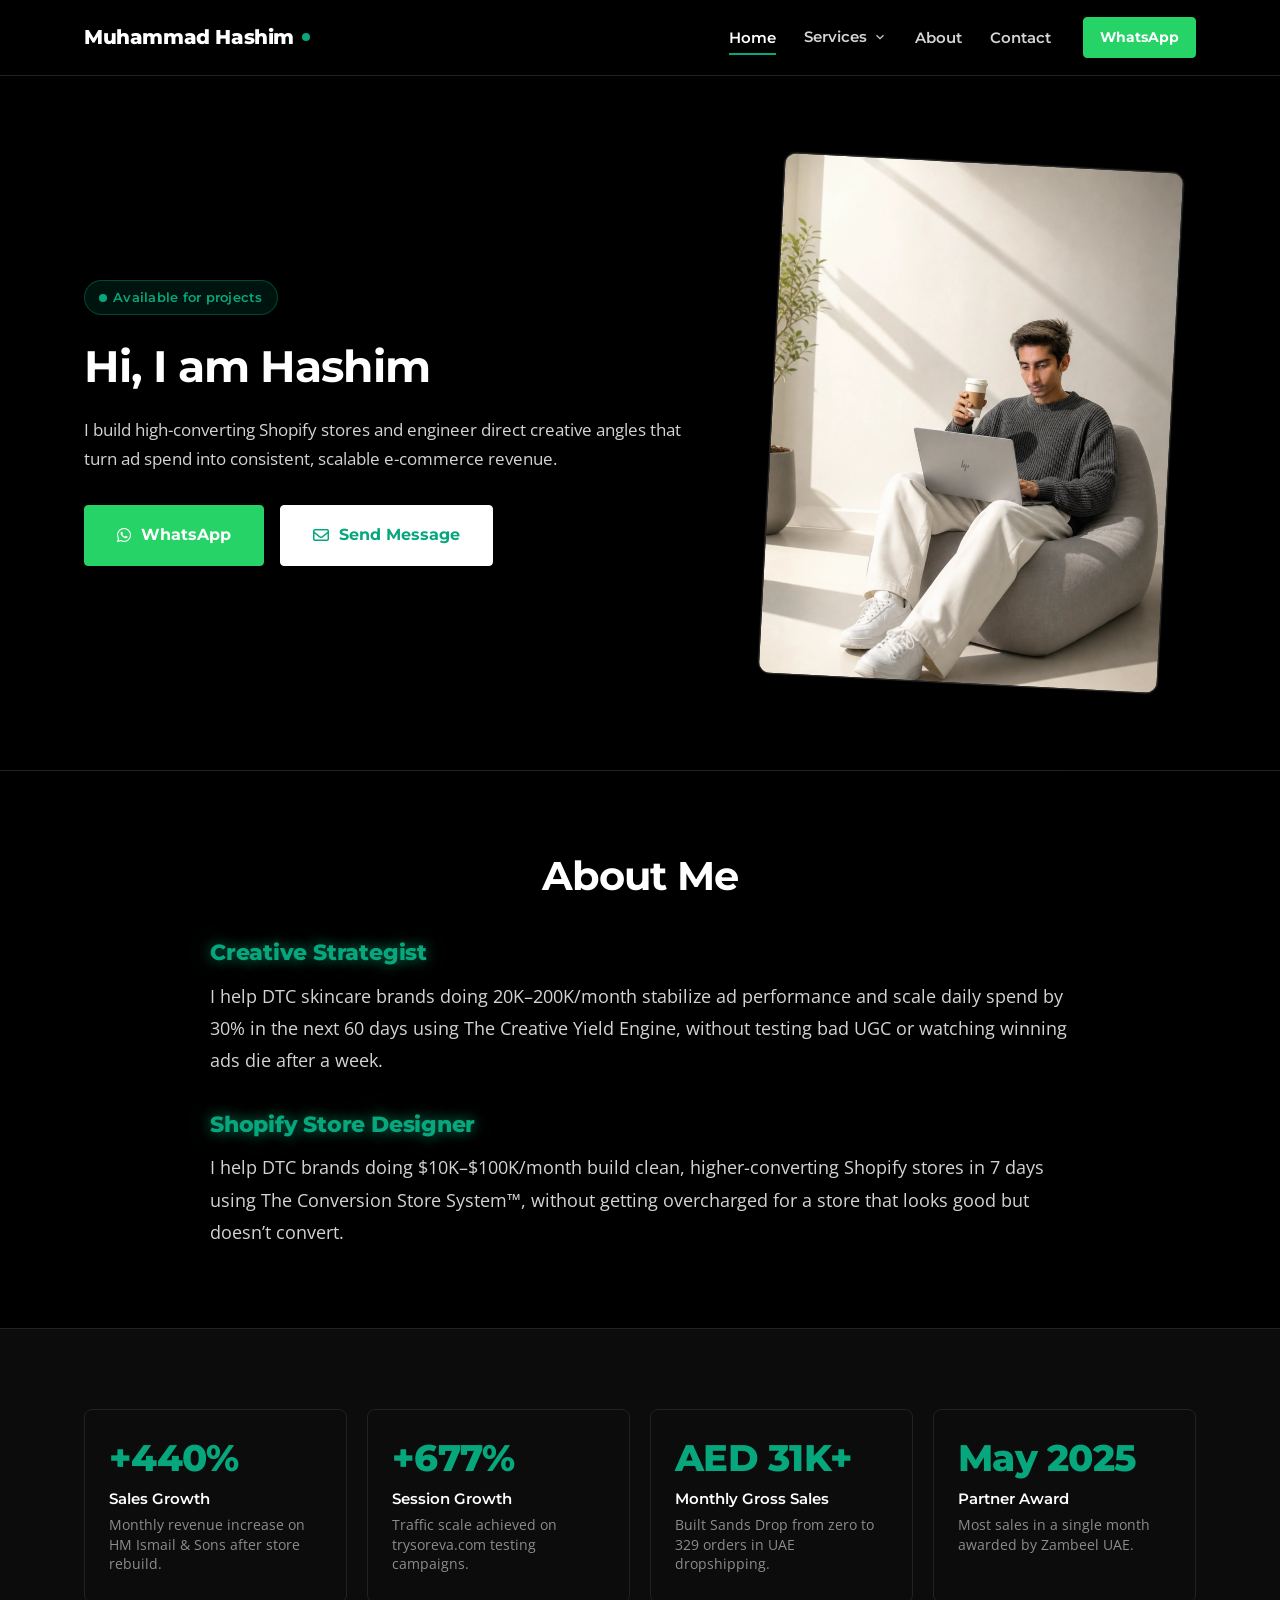
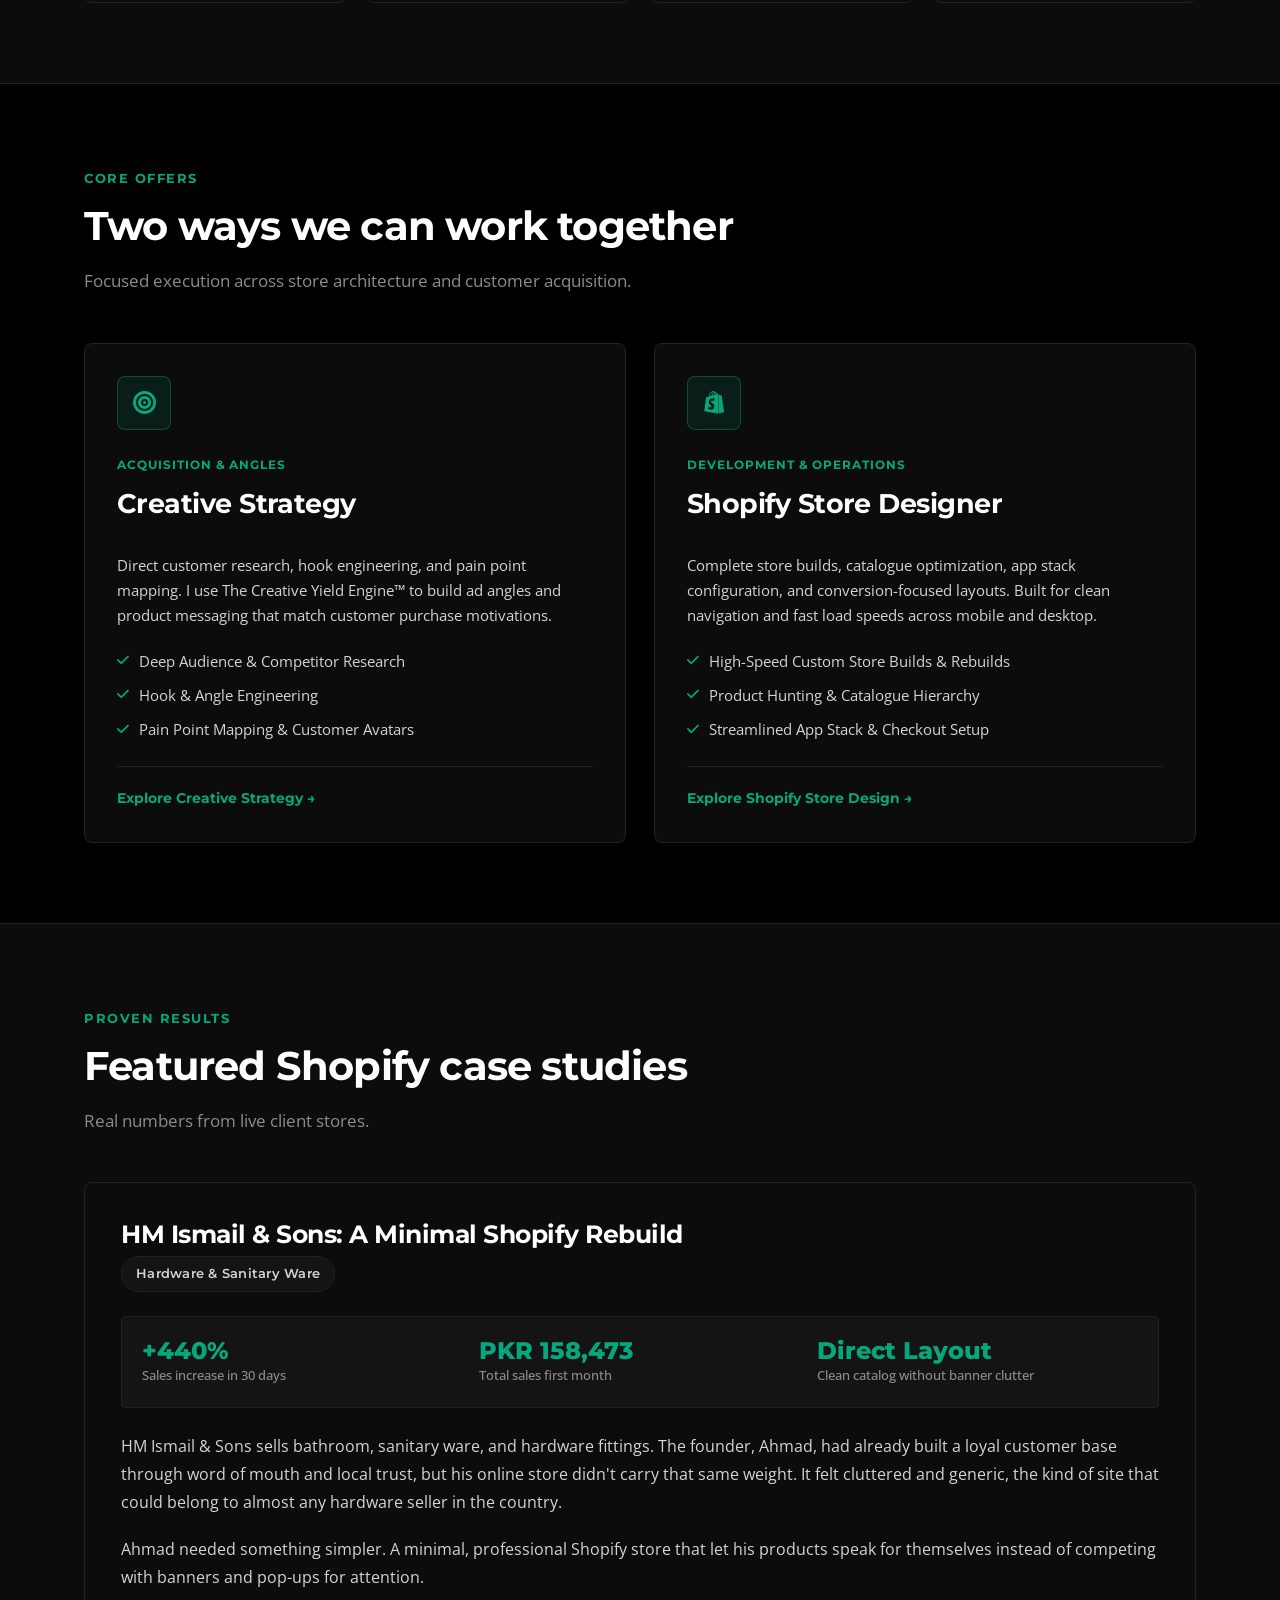
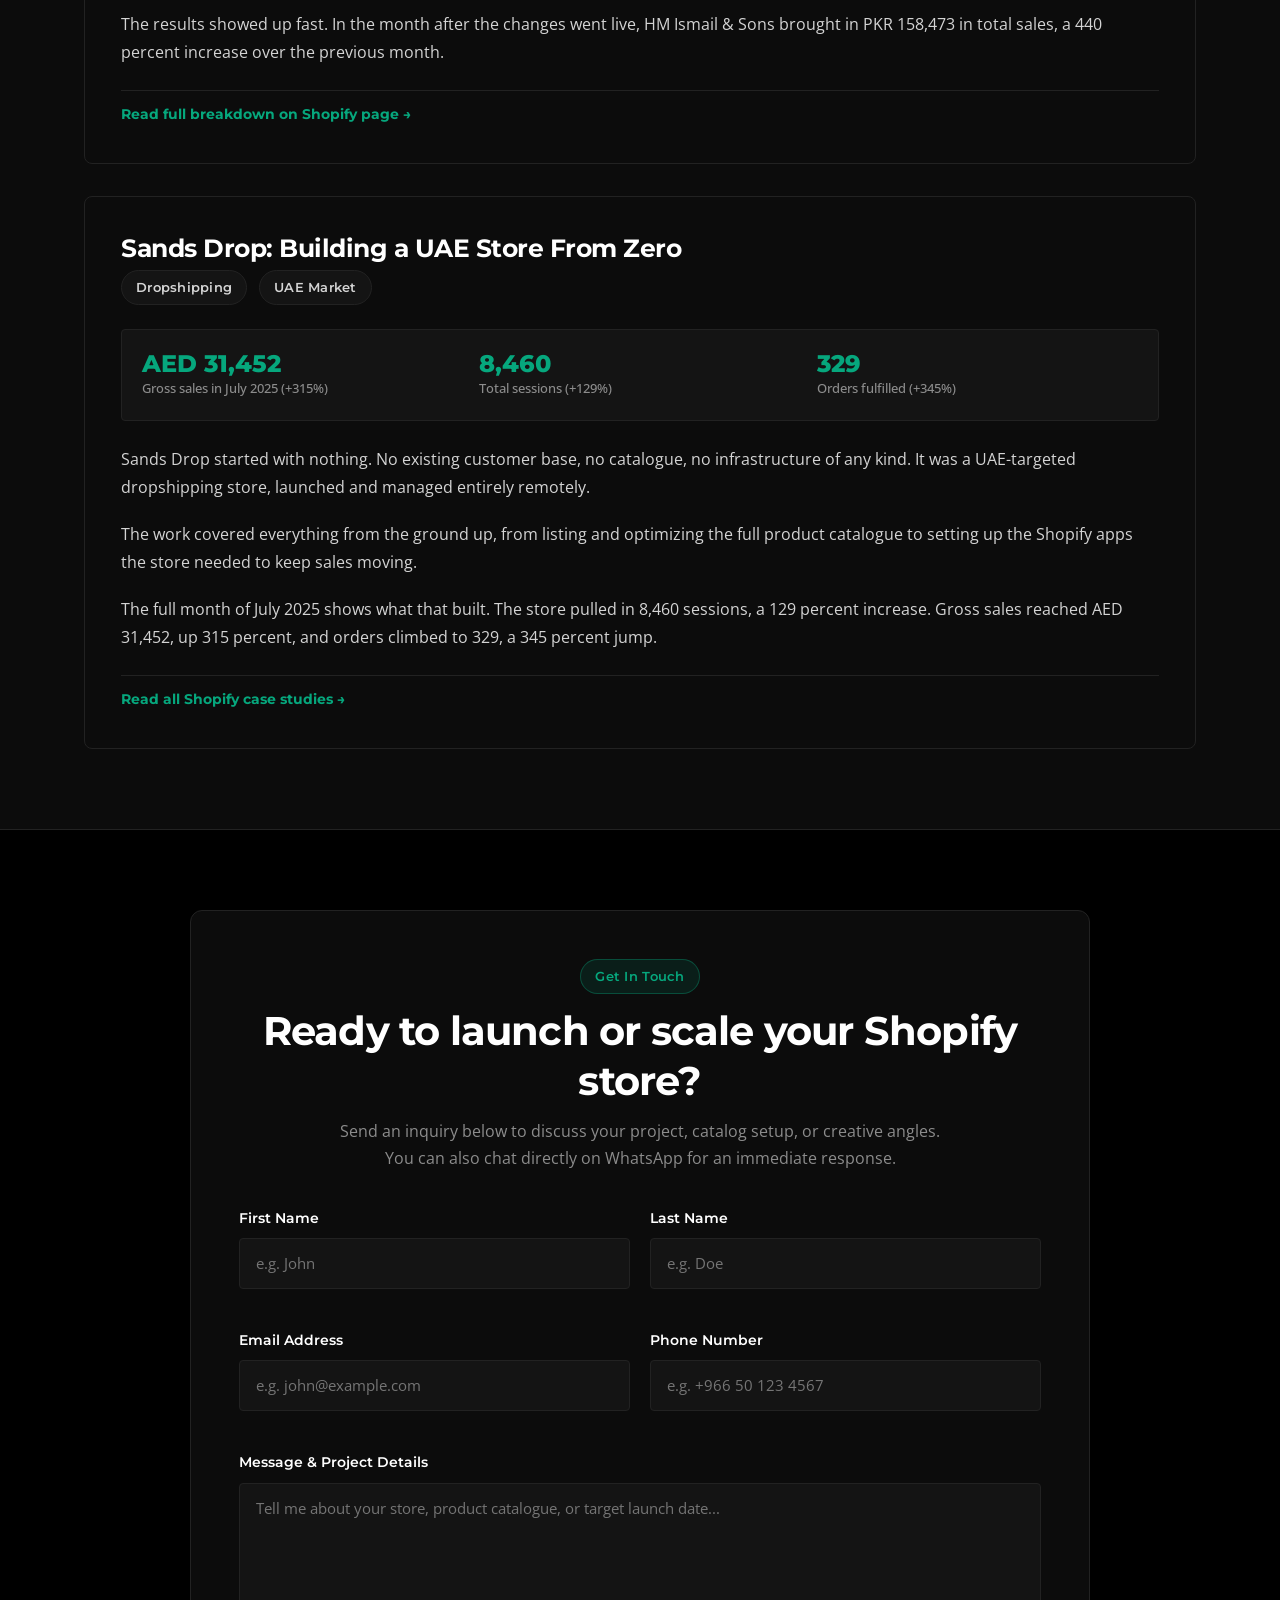
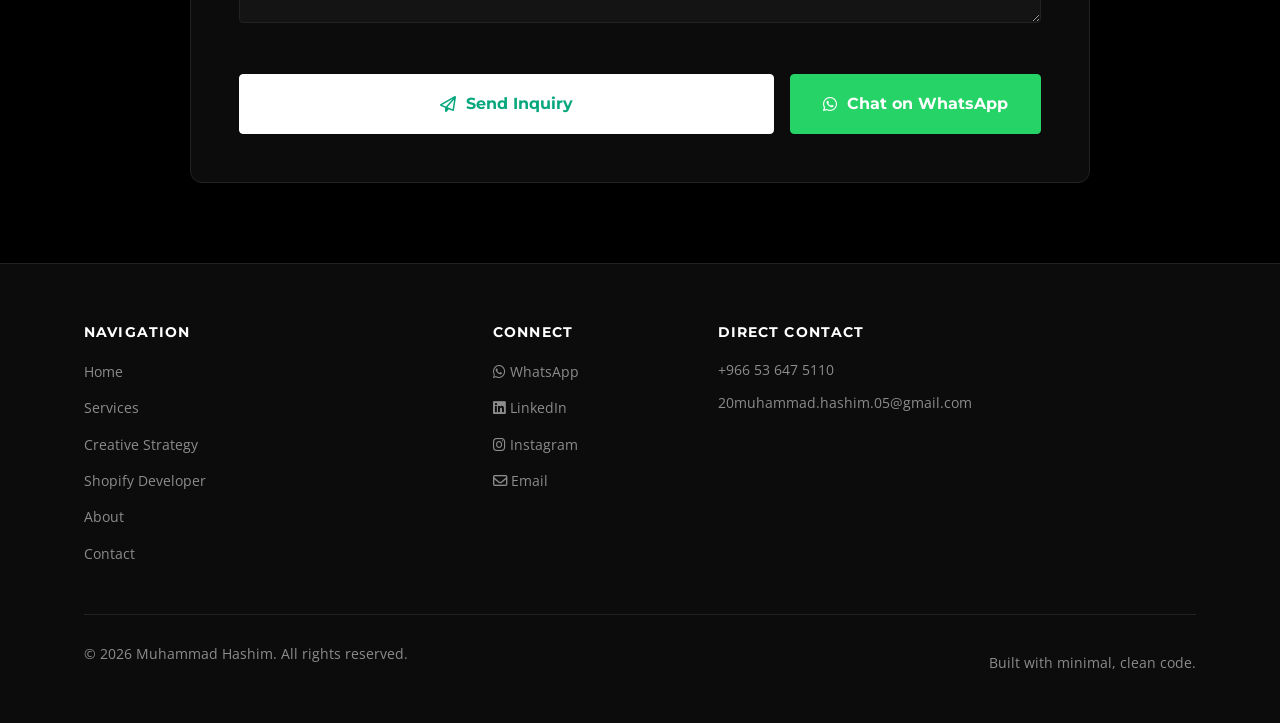
==== index.html @ c2af264f "initial commit" ====
<!DOCTYPE html>
<html lang="en">
<head>
  <meta charset="UTF-8">
  <meta name="viewport" content="width=device-width, initial-scale=1.0">
  <title>Muhammad Hashim | Shopify Expert & Creative Strategist</title>
  <link rel="stylesheet" href="https://cdnjs.cloudflare.com/ajax/libs/font-awesome/6.5.1/css/all.min.css">
  <link rel="stylesheet" href="css/style.css">
</head>
<body>

  <!-- Site Header -->
  <header class="site-header">
    <div class="container">
      <a href="index.html" class="brand-wordmark" aria-label="Muhammad Hashim Portfolio Home">
        Muhammad Hashim <span class="accent-dot"></span>
      </a>

      <nav class="main-nav" aria-label="Primary Navigation">
        <ul class="nav-list">
          <li><a href="index.html" class="nav-link">Home</a></li>
          <li class="nav-item-dropdown">
            <a href="services.html" class="nav-link dropdown-trigger">
              Services
              <svg width="14" height="14" viewBox="0 0 24 24" fill="none" stroke="currentColor" stroke-width="2"><path d="M6 9l6 6 6-6"/></svg>
            </a>
            <div class="dropdown-menu">
              <a href="creative-strategy.html" class="dropdown-link">Creative Strategy</a>
              <a href="shopify-developer.html" class="dropdown-link">Shopify Store Developer</a>
            </div>
          </li>
          <li><a href="about.html" class="nav-link">About</a></li>
          <li><a href="contact.html" class="nav-link">Contact</a></li>
        </ul>

        <div class="header-cta">
          <a href="https://wa.me/966536475110" target="_blank" rel="noopener noreferrer" class="btn btn-whatsapp btn-sm">
            WhatsApp
          </a>
        </div>
      </nav>

      <button class="mobile-toggle" aria-label="Toggle navigation menu" aria-expanded="false">
        <svg width="24" height="24" viewBox="0 0 24 24" fill="none" stroke="currentColor" stroke-width="2"><path d="M4 6h16M4 12h16M4 18h16"/></svg>
      </button>
    </div>
  </header>

  <main class="site-main">

    <!-- Hero Section -->
    <section class="hero">
      <div class="container">
        <div class="hero-2col">
          <div class="hero-content fade-in-up">
            <div class="hero-meta">
              <span class="badge badge-accent badge-live">Available for projects</span>
            </div>

            <h1 class="hero-title">
              Hi, I am Hashim
            </h1>

            <p class="hero-lead">
              I build high-converting Shopify stores and engineer direct creative angles that turn ad spend into consistent, scalable e-commerce revenue.
            </p>

            <div class="btn-group">
              <a href="https://wa.me/966536475110" target="_blank" rel="noopener noreferrer" class="btn btn-whatsapp btn-lg">
                <i class="fa-brands fa-whatsapp"></i> WhatsApp
              </a>
              <a href="#inquiry-form" class="btn btn-primary btn-lg">
                <i class="fa-regular fa-envelope"></i> Send Message
              </a>
            </div>
          </div>

          <div class="hero-image-wrap fade-in-up">
            <div class="hero-image-card">
              <img src="images/hashim.jpg" alt="Muhammad Hashim - Shopify Expert & Creative Strategist" class="hero-photo">
            </div>
          </div>
        </div>
      </div>
    </section>

    <!-- About Me Section -->
    <section class="section section-about-intro" id="about-intro">
      <div class="container">
        <div class="fade-in-up" style="max-width: 860px; margin: 0 auto; text-align: center;">
          <h2 class="section-title">About Me</h2>
          <div id="about-me-content" style="margin-top: 32px; text-align: left;">
            <div class="about-statement">
              <strong class="about-role-glow">Creative Strategist</strong>
              <p>
                I help DTC skincare brands doing 20K–200K/month stabilize ad performance and scale daily spend by 30% in the next 60 days using The Creative Yield Engine, without testing bad UGC or watching winning ads die after a week.
              </p>
            </div>

            <div class="about-statement">
              <strong class="about-role-glow">Shopify Store Designer</strong>
              <p>
                I help DTC brands doing $10K–$100K/month build clean, higher-converting Shopify stores in 7 days using The Conversion Store System™, without getting overcharged for a store that looks good but doesn’t convert.
              </p>
            </div>
          </div>
        </div>
      </div>
    </section>

    <!-- Stats Bar -->
    <section class="section section-alt">
      <div class="container">
        <div class="stats-grid">
          <div class="stat-card">
            <div class="stat-number">+440%</div>
            <div class="stat-label">Sales Growth</div>
            <p class="stat-desc">Monthly revenue increase on HM Ismail &amp; Sons after store rebuild.</p>
          </div>

          <div class="stat-card">
            <div class="stat-number">+677%</div>
            <div class="stat-label">Session Growth</div>
            <p class="stat-desc">Traffic scale achieved on trysoreva.com testing campaigns.</p>
          </div>

          <div class="stat-card">
            <div class="stat-number">AED 31K+</div>
            <div class="stat-label">Monthly Gross Sales</div>
            <p class="stat-desc">Built Sands Drop from zero to 329 orders in UAE dropshipping.</p>
          </div>

          <div class="stat-card">
            <div class="stat-number">May 2025</div>
            <div class="stat-label">Partner Award</div>
            <p class="stat-desc">Most sales in a single month awarded by Zambeel UAE.</p>
          </div>
        </div>
      </div>
    </section>

    <!-- Services Teaser -->
    <section class="section">
      <div class="container">
        <div class="section-header">
          <span class="section-eyebrow">Core Offers</span>
          <h2 class="section-title">Two ways we can work together</h2>
          <p class="section-subtitle">Focused execution across store architecture and customer acquisition.</p>
        </div>

        <div class="grid-2">
          <!-- Teaser 1: Creative Strategy -->
          <div class="card fade-in-up">
            <div class="service-icon-box">
              <i class="fa-solid fa-bullseye"></i>
            </div>
            <div class="card-header">
              <span class="card-tag">Acquisition &amp; Angles</span>
              <h3 class="card-title">Creative Strategy</h3>
            </div>
            <div class="card-body">
              <p>
                Direct customer research, hook engineering, and pain point mapping. I use The Creative Yield Engine&trade; to build ad angles and product messaging that match customer purchase motivations.
              </p>
              <div class="service-feature-list">
                <div class="service-feature-item">
                  <i class="fa-solid fa-check"></i> Deep Audience &amp; Competitor Research
                </div>
                <div class="service-feature-item">
                  <i class="fa-solid fa-check"></i> Hook &amp; Angle Engineering
                </div>
                <div class="service-feature-item">
                  <i class="fa-solid fa-check"></i> Pain Point Mapping &amp; Customer Avatars
                </div>
              </div>
            </div>
            <div class="card-footer" style="margin-top: 24px;">
              <a href="creative-strategy.html" class="card-link">
                Explore Creative Strategy &rarr;
              </a>
            </div>
          </div>

          <!-- Teaser 2: Shopify Store Designer -->
          <div class="card fade-in-up">
            <div class="service-icon-box">
              <i class="fa-brands fa-shopify"></i>
            </div>
            <div class="card-header">
              <span class="card-tag">Development &amp; Operations</span>
              <h3 class="card-title">Shopify Store Designer</h3>
            </div>
            <div class="card-body">
              <p>
                Complete store builds, catalogue optimization, app stack configuration, and conversion-focused layouts. Built for clean navigation and fast load speeds across mobile and desktop.
              </p>
              <div class="service-feature-list">
                <div class="service-feature-item">
                  <i class="fa-solid fa-check"></i> High-Speed Custom Store Builds &amp; Rebuilds
                </div>
                <div class="service-feature-item">
                  <i class="fa-solid fa-check"></i> Product Hunting &amp; Catalogue Hierarchy
                </div>
                <div class="service-feature-item">
                  <i class="fa-solid fa-check"></i> Streamlined App Stack &amp; Checkout Setup
                </div>
              </div>
            </div>
            <div class="card-footer" style="margin-top: 24px;">
              <a href="shopify-developer.html" class="card-link">
                Explore Shopify Store Design &rarr;
              </a>
            </div>
          </div>
        </div>
      </div>
    </section>

    <!-- Selected Case Studies Highlights -->
    <section class="section section-alt">
      <div class="container">
        <div class="section-header">
          <span class="section-eyebrow">Proven Results</span>
          <h2 class="section-title">Featured Shopify case studies</h2>
          <p class="section-subtitle">Real numbers from live client stores.</p>
        </div>

        <!-- Highlight 1: HM Ismail & Sons -->
        <article class="case-study-card">
          <div class="case-study-top">
            <div>
              <h3 class="case-study-title">HM Ismail &amp; Sons: A Minimal Shopify Rebuild</h3>
              <div class="case-study-meta">
                <span class="badge">Hardware &amp; Sanitary Ware</span>
              </div>
            </div>
          </div>

          <div class="case-study-metrics">
            <div class="metric-item">
              <div class="metric-value">+440%</div>
              <div class="metric-desc">Sales increase in 30 days</div>
            </div>
            <div class="metric-item">
              <div class="metric-value">PKR 158,473</div>
              <div class="metric-desc">Total sales first month</div>
            </div>
            <div class="metric-item">
              <div class="metric-value">Direct Layout</div>
              <div class="metric-desc">Clean catalog without banner clutter</div>
            </div>
          </div>

          <div class="case-study-content">
            <p>
              HM Ismail &amp; Sons sells bathroom, sanitary ware, and hardware fittings. The founder, Ahmad, had already built a loyal customer base through word of mouth and local trust, but his online store didn't carry that same weight. It felt cluttered and generic, the kind of site that could belong to almost any hardware seller in the country.
            </p>
            <p>
              Ahmad needed something simpler. A minimal, professional Shopify store that let his products speak for themselves instead of competing with banners and pop-ups for attention.
            </p>
            <p>
              The results showed up fast. In the month after the changes went live, HM Ismail &amp; Sons brought in PKR 158,473 in total sales, a 440 percent increase over the previous month.
            </p>
          </div>

          <div class="case-study-actions">
            <a href="shopify-developer.html#hm-ismail" class="card-link">
              Read full breakdown on Shopify page &rarr;
            </a>
          </div>
        </article>

        <!-- Highlight 2: Sands Drop -->
        <article class="case-study-card">
          <div class="case-study-top">
            <div>
              <h3 class="case-study-title">Sands Drop: Building a UAE Store From Zero</h3>
              <div class="case-study-meta">
                <span class="badge">Dropshipping</span>
                <span class="badge">UAE Market</span>
              </div>
            </div>
          </div>

          <div class="case-study-metrics">
            <div class="metric-item">
              <div class="metric-value">AED 31,452</div>
              <div class="metric-desc">Gross sales in July 2025 (+315%)</div>
            </div>
            <div class="metric-item">
              <div class="metric-value">8,460</div>
              <div class="metric-desc">Total sessions (+129%)</div>
            </div>
            <div class="metric-item">
              <div class="metric-value">329</div>
              <div class="metric-desc">Orders fulfilled (+345%)</div>
            </div>
          </div>

          <div class="case-study-content">
            <p>
              Sands Drop started with nothing. No existing customer base, no catalogue, no infrastructure of any kind. It was a UAE-targeted dropshipping store, launched and managed entirely remotely.
            </p>
            <p>
              The work covered everything from the ground up, from listing and optimizing the full product catalogue to setting up the Shopify apps the store needed to keep sales moving.
            </p>
            <p>
              The full month of July 2025 shows what that built. The store pulled in 8,460 sessions, a 129 percent increase. Gross sales reached AED 31,452, up 315 percent, and orders climbed to 329, a 345 percent jump.
            </p>
          </div>

          <div class="case-study-actions">
            <a href="shopify-developer.html#sands-drop" class="card-link">
              Read all Shopify case studies &rarr;
            </a>
          </div>
        </article>
      </div>
    </section>

    <!-- Direct CTA Email Form Section -->
    <section class="section" id="inquiry-form">
      <div class="container">
        <div class="cta-form-container fade-in-up">
          <div class="cta-form-header">
            <span class="badge badge-accent" style="margin-bottom: 12px;">Get In Touch</span>
            <h2>Ready to launch or scale your Shopify store?</h2>
            <p>
              Send an inquiry below to discuss your project, catalog setup, or creative angles. You can also chat directly on WhatsApp for an immediate response.
            </p>
          </div>

          <div id="form-feedback" class="form-feedback" role="alert" style="display: none; margin-bottom: 24px;"></div>

          <form id="contact-form" action="https://formspree.io/f/your-formspree-id" method="POST">
            <div class="cta-form-grid">
              <div class="form-group">
                <label for="first-name" class="form-label">First Name</label>
                <input type="text" id="first-name" name="first_name" class="form-input" required placeholder="e.g. John">
              </div>

              <div class="form-group">
                <label for="last-name" class="form-label">Last Name</label>
                <input type="text" id="last-name" name="last_name" class="form-input" required placeholder="e.g. Doe">
              </div>

              <div class="form-group">
                <label for="email" class="form-label">Email Address</label>
                <input type="email" id="email" name="email" class="form-input" required placeholder="e.g. john@example.com">
              </div>

              <div class="form-group">
                <label for="phone" class="form-label">Phone Number</label>
                <input type="tel" id="phone" name="phone" class="form-input" placeholder="e.g. +966 50 123 4567">
              </div>

              <div class="form-group form-group-full">
                <label for="message" class="form-label">Message &amp; Project Details</label>
                <textarea id="message" name="message" class="form-textarea" rows="4" required placeholder="Tell me about your store, product catalogue, or target launch date..."></textarea>
              </div>
            </div>

            <div class="cta-form-actions" style="margin-top: 24px;">
              <button type="submit" class="btn btn-primary btn-lg" style="flex: 1;">
                <i class="fa-regular fa-paper-plane"></i> Send Inquiry
              </button>
              <a href="https://wa.me/966536475110" target="_blank" rel="noopener noreferrer" class="btn btn-whatsapp btn-lg">
                <i class="fa-brands fa-whatsapp"></i> Chat on WhatsApp
              </a>
            </div>
          </form>
        </div>
      </div>
    </section>

  </main>

  <!-- Site Footer -->
  <footer class="site-footer">
    <div class="container">
      <div class="footer-grid">
        <div>
          <h4 class="footer-col-title">Navigation</h4>
          <ul class="footer-links">
            <li><a href="index.html" class="footer-link">Home</a></li>
            <li><a href="services.html" class="footer-link">Services</a></li>
            <li><a href="creative-strategy.html" class="footer-link">Creative Strategy</a></li>
            <li><a href="shopify-developer.html" class="footer-link">Shopify Developer</a></li>
            <li><a href="about.html" class="footer-link">About</a></li>
            <li><a href="contact.html" class="footer-link">Contact</a></li>
          </ul>
        </div>

        <div>
          <h4 class="footer-col-title">Connect</h4>
          <ul class="footer-links">
            <li><a href="https://wa.me/966536475110" target="_blank" rel="noopener noreferrer" class="footer-link"><i class="fa-brands fa-whatsapp"></i> WhatsApp</a></li>
            <li><a href="https://www.linkedin.com/in/muhammad-hashim-39a7083a1/" target="_blank" rel="noopener noreferrer" class="footer-link"><i class="fa-brands fa-linkedin"></i> LinkedIn</a></li>
            <li><a href="https://www.instagram.com/muhammad.hashim05/" target="_blank" rel="noopener noreferrer" class="footer-link"><i class="fa-brands fa-instagram"></i> Instagram</a></li>
            <li><a href="mailto:20muhammad.hashim.05@gmail.com" class="footer-link"><i class="fa-regular fa-envelope"></i> Email</a></li>
          </ul>
        </div>

        <div>
          <h4 class="footer-col-title">Direct Contact</h4>
          <ul class="footer-links">
            <li class="footer-link">+966 53 647 5110</li>
            <li class="footer-link">20muhammad.hashim.05@gmail.com</li>
          </ul>
        </div>
      </div>

      <div class="footer-bottom">
        <p>&copy; <span id="current-year">2026</span> Muhammad Hashim. All rights reserved.</p>
        <p>Built with minimal, clean code.</p>
      </div>
    </div>
  </footer>

  <script src="js/main.js"></script>
</body>
</html>
---- css/style.css ----
/* --------------------------------------------------------------------------
   Muhammad Hashim | Portfolio Stylesheet
   Fonts: Montserrat (Headings) & Open Sans (Body)
   Palette: Black (#000000), White (#FFFFFF), Accent (#06A77D)
   Rules: Clean, minimal, responsive, fast-loading, zero clutter.
-------------------------------------------------------------------------- */

@import url('https://fonts.googleapis.com/css2?family=Montserrat:wght@500;600;700;800&family=Open+Sans:wght@400;500;600;700&display=swap');

:root {
  --font-heading: 'Montserrat', -apple-system, BlinkMacSystemFont, 'Segoe UI', Roboto, sans-serif;
  --font-body: 'Open Sans', -apple-system, BlinkMacSystemFont, 'Segoe UI', Roboto, sans-serif;

  --color-bg: #000000;
  --color-surface: #0c0c0c;
  --color-surface-elevated: #141414;
  --color-surface-hover: #1a1a1a;
  --color-border: #222222;
  --color-border-light: #2d2d2d;

  --color-text: #ffffff;
  --color-text-secondary: #d4d4d4;
  --color-text-muted: #8c8c8c;

  --color-accent: #06A77D;
  --color-accent-hover: #058f6b;
  --color-accent-subtle: rgba(6, 167, 125, 0.12);
  --color-accent-border: rgba(6, 167, 125, 0.35);

  --radius-sm: 4px;
  --radius-md: 8px;
  --radius-lg: 12px;
  --radius-full: 9999px;

  --container-max: 1160px;
  --container-pad: 24px;
  --header-height: 76px;

  --transition-fast: 0.2s ease;
  --transition-normal: 0.3s ease;
}

/* --------------------------------------------------------------------------
   Reset & Base Styles
-------------------------------------------------------------------------- */
*, *::before, *::after {
  box-sizing: border-box;
  margin: 0;
  padding: 0;
}

html {
  scroll-behavior: smooth;
  color-scheme: dark;
}

body {
  background-color: var(--color-bg);
  color: var(--color-text-secondary);
  font-family: var(--font-body);
  font-size: 16px;
  line-height: 1.65;
  -webkit-font-smoothing: antialiased;
  -moz-osx-font-smoothing: grayscale;
  min-height: 100vh;
  display: flex;
  flex-direction: column;
}

h1, h2, h3, h4, h5, h6 {
  font-family: var(--font-heading);
  color: var(--color-text);
  font-weight: 700;
  line-height: 1.25;
  letter-spacing: -0.02em;
}

h1 { font-size: clamp(2.2rem, 5vw, 3.4rem); }
h2 { font-size: clamp(1.8rem, 3.8vw, 2.5rem); }
h3 { font-size: clamp(1.3rem, 2.4vw, 1.7rem); }
h4 { font-size: 1.15rem; }

p {
  margin-bottom: 1.1rem;
}

p:last-child {
  margin-bottom: 0;
}

a {
  color: inherit;
  text-decoration: none;
  transition: color var(--transition-fast);
}

a:hover {
  color: var(--color-accent);
}

img {
  max-width: 100%;
  display: block;
}

ul, ol {
  list-style: none;
}

button, input, textarea, select {
  font: inherit;
}

/* --------------------------------------------------------------------------
   Layout
-------------------------------------------------------------------------- */
.container {
  width: 100%;
  max-width: var(--container-max);
  margin-left: auto;
  margin-right: auto;
  padding-left: var(--container-pad);
  padding-right: var(--container-pad);
}

.site-main {
  flex: 1 0 auto;
}

.section {
  padding-top: 80px;
  padding-bottom: 80px;
}

.section-alt {
  background-color: var(--color-surface);
  border-top: 1px solid var(--color-border);
  border-bottom: 1px solid var(--color-border);
}

.section-header {
  margin-bottom: 48px;
}

.section-eyebrow {
  display: inline-block;
  font-family: var(--font-heading);
  font-size: 0.8rem;
  font-weight: 700;
  text-transform: uppercase;
  letter-spacing: 0.12em;
  color: var(--color-accent);
  margin-bottom: 12px;
}

.section-title {
  margin-bottom: 16px;
}

.section-subtitle {
  color: var(--color-text-muted);
  font-size: 1.08rem;
  max-width: 680px;
  line-height: 1.6;
}

/* --------------------------------------------------------------------------
   Header & Navigation
-------------------------------------------------------------------------- */
.site-header {
  position: sticky;
  top: 0;
  z-index: 1000;
  background-color: rgba(0, 0, 0, 0.92);
  backdrop-filter: blur(12px);
  border-bottom: 1px solid var(--color-border);
  height: var(--header-height);
  display: flex;
  align-items: center;
}

.site-header .container {
  display: flex;
  align-items: center;
  justify-content: space-between;
}

.brand-wordmark {
  font-family: var(--font-heading);
  font-weight: 800;
  font-size: 1.25rem;
  letter-spacing: -0.02em;
  color: var(--color-text);
  display: flex;
  align-items: center;
  gap: 8px;
}

.brand-wordmark .accent-dot {
  width: 8px;
  height: 8px;
  background-color: var(--color-accent);
  border-radius: var(--radius-full);
  display: inline-block;
}

.main-nav {
  display: flex;
  align-items: center;
  gap: 32px;
}

.nav-list {
  display: flex;
  align-items: center;
  gap: 28px;
}

.nav-link {
  font-family: var(--font-heading);
  font-size: 0.92rem;
  font-weight: 600;
  color: var(--color-text-secondary);
  padding: 8px 0;
  position: relative;
  transition: color var(--transition-fast);
}

.nav-link:hover,
.nav-link.active {
  color: var(--color-text);
}

.nav-link.active::after {
  content: '';
  position: absolute;
  bottom: 0;
  left: 0;
  width: 100%;
  height: 2px;
  background-color: var(--color-accent);
}

/* Dropdown */
.nav-item-dropdown {
  position: relative;
}

.dropdown-trigger {
  display: flex;
  align-items: center;
  gap: 6px;
  background: none;
  border: none;
  cursor: pointer;
  padding: 8px 0;
}

.dropdown-trigger svg {
  transition: transform var(--transition-fast);
}

.dropdown-menu {
  position: absolute;
  top: 100%;
  left: 0;
  background-color: var(--color-surface-elevated);
  border: 1px solid var(--color-border);
  border-radius: var(--radius-md);
  min-width: 240px;
  padding: 8px;
  margin-top: 12px;
  box-shadow: 0 16px 32px rgba(0, 0, 0, 0.6);
  opacity: 0;
  visibility: hidden;
  transform: translateY(8px);
  transition: all var(--transition-fast);
  z-index: 100;
}

.nav-item-dropdown:hover .dropdown-menu,
.nav-item-dropdown:focus-within .dropdown-menu {
  opacity: 1;
  visibility: visible;
  transform: translateY(0);
}

.dropdown-link {
  display: block;
  padding: 10px 14px;
  border-radius: var(--radius-sm);
  font-size: 0.9rem;
  font-weight: 500;
  color: var(--color-text-secondary);
  transition: background-color var(--transition-fast), color var(--transition-fast);
}

.dropdown-link:hover {
  background-color: var(--color-surface-hover);
  color: var(--color-text);
}

.dropdown-link.active {
  color: var(--color-accent);
}

.header-cta {
  display: flex;
  align-items: center;
  gap: 12px;
}

/* Mobile Toggle */
.mobile-toggle {
  display: none;
  background: none;
  border: none;
  color: var(--color-text);
  padding: 8px;
  cursor: pointer;
  border-radius: var(--radius-sm);
}

.mobile-toggle:focus-visible {
  outline: 2px solid var(--color-accent);
}

/* --------------------------------------------------------------------------
   Buttons & CTAs
-------------------------------------------------------------------------- */
.btn {
  display: inline-flex;
  align-items: center;
  justify-content: center;
  gap: 10px;
  font-family: var(--font-heading);
  font-size: 0.92rem;
  font-weight: 700;
  padding: 13px 24px;
  border-radius: var(--radius-sm);
  transition: transform 0.25s cubic-bezier(0.34, 1.56, 0.64, 1), background-color var(--transition-fast), color var(--transition-fast), border-color var(--transition-fast), box-shadow var(--transition-fast);
  cursor: pointer;
  text-align: center;
  border: 1px solid transparent;
  white-space: nowrap;
}

.btn:hover {
  transform: translateY(-5px);
}

.btn-primary {
  background-color: #ffffff;
  color: var(--color-accent);
  border-color: #ffffff;
}

.btn-primary:hover {
  background-color: #06a77d;
  color: #ffffff;
  border-color: #06a77d;
  transform: translateY(-5px);
  box-shadow: 0 10px 24px rgba(6, 167, 125, 0.35);
}

.btn-primary:active {
  background-color: var(--color-accent-hover);
  color: #ffffff;
  border-color: var(--color-accent-hover);
  transform: translateY(-1px);
}

.btn-secondary {
  background-color: #ffffff;
  color: var(--color-accent);
  border-color: #ffffff;
}

.btn-secondary:hover {
  background-color: #06a77d;
  color: #ffffff;
  border-color: #06a77d;
  transform: translateY(-5px);
  box-shadow: 0 10px 24px rgba(6, 167, 125, 0.35);
}

.btn-secondary:active {
  background-color: #000000;
  color: #ffffff;
  border-color: var(--color-accent);
  transform: translateY(-1px);
}

.btn-whatsapp {
  background-color: #25D366;
  color: #ffffff;
  border-color: #25D366;
}

.btn-whatsapp:hover {
  background-color: #ffffff;
  color: #20bd5a;
  border-color: #ffffff;
  transform: translateY(-5px);
  box-shadow: 0 10px 24px rgba(32, 189, 90, 0.35);
}

.btn-whatsapp:active {
  background-color: #20bd5a;
  color: #ffffff;
  border-color: #20bd5a;
  transform: translateY(-1px);
}

.btn-sm {
  padding: 8px 16px;
  font-size: 0.85rem;
}

.btn-lg {
  padding: 16px 32px;
  font-size: 1rem;
}

.btn-group {
  display: flex;
  flex-wrap: wrap;
  align-items: center;
  gap: 16px;
}

/* --------------------------------------------------------------------------
   Badges & Pills
-------------------------------------------------------------------------- */
.badge {
  display: inline-flex;
  align-items: center;
  gap: 8px;
  padding: 6px 14px;
  border-radius: var(--radius-full);
  font-family: var(--font-heading);
  font-size: 0.8rem;
  font-weight: 600;
  letter-spacing: 0.02em;
  background-color: var(--color-surface-elevated);
  border: 1px solid var(--color-border);
  color: var(--color-text-secondary);
}

.badge-accent {
  background-color: var(--color-accent-subtle);
  border-color: var(--color-accent-border);
  color: var(--color-accent);
}

.badge-live {
  display: inline-flex;
  align-items: center;
  gap: 6px;
}

.badge-live::before {
  content: '';
  width: 8px;
  height: 8px;
  background-color: var(--color-accent);
  border-radius: var(--radius-full);
  display: inline-block;
}

/* --------------------------------------------------------------------------
   Hero Section
-------------------------------------------------------------------------- */
.hero {
  padding-top: 70px;
  padding-bottom: 70px;
  border-bottom: 1px solid var(--color-border);
}

.hero-meta {
  display: flex;
  align-items: center;
  flex-wrap: wrap;
  gap: 12px;
  margin-bottom: 24px;
}

.hero-title {
  font-size: clamp(2rem, 3.8vw, 2.75rem);
  line-height: 1.25;
  letter-spacing: -0.02em;
  margin-bottom: 22px;
  max-width: 680px;
}

.hero-title .text-accent {
  color: var(--color-accent);
}

.hero-lead {
  font-size: 1.08rem;
  line-height: 1.65;
  color: var(--color-text-secondary);
  max-width: 600px;
  margin-bottom: 32px;
}

/* --------------------------------------------------------------------------
   Stats Grid
-------------------------------------------------------------------------- */
.stats-grid {
  display: grid;
  grid-template-columns: repeat(4, 1fr);
  gap: 20px;
}

.stat-card {
  background-color: var(--color-surface);
  border: 1px solid var(--color-border);
  border-radius: var(--radius-md);
  padding: 28px 24px;
  transition: border-color var(--transition-fast);
}

.stat-card:hover {
  border-color: var(--color-border-light);
}

.stat-number {
  font-family: var(--font-heading);
  font-size: 2.3rem;
  font-weight: 800;
  color: var(--color-accent);
  line-height: 1.1;
  margin-bottom: 8px;
  letter-spacing: -0.02em;
}

.stat-label {
  font-family: var(--font-heading);
  font-size: 0.92rem;
  font-weight: 600;
  color: var(--color-text);
  margin-bottom: 4px;
}

.stat-desc {
  font-size: 0.85rem;
  color: var(--color-text-muted);
  line-height: 1.45;
  margin-bottom: 0;
}

/* --------------------------------------------------------------------------
   Card Grids & Generic Cards
-------------------------------------------------------------------------- */
.grid-2 {
  display: grid;
  grid-template-columns: repeat(2, 1fr);
  gap: 28px;
}

.grid-3 {
  display: grid;
  grid-template-columns: repeat(3, 1fr);
  gap: 28px;
}

.card {
  background-color: var(--color-surface);
  border: 1px solid var(--color-border);
  border-radius: var(--radius-md);
  padding: 32px;
  display: flex;
  flex-direction: column;
  transition: border-color var(--transition-fast), transform var(--transition-fast);
}

.card:hover {
  border-color: var(--color-border-light);
}

.card-header {
  margin-bottom: 20px;
}

.card-tag {
  display: inline-block;
  font-family: var(--font-heading);
  font-size: 0.75rem;
  font-weight: 700;
  text-transform: uppercase;
  letter-spacing: 0.08em;
  color: var(--color-accent);
  margin-bottom: 12px;
}

.card-title {
  margin-bottom: 12px;
}

.card-body {
  flex: 1 0 auto;
  color: var(--color-text-secondary);
  font-size: 0.96rem;
  line-height: 1.65;
}

.card-footer {
  margin-top: 24px;
  padding-top: 20px;
  border-top: 1px solid var(--color-border);
  display: flex;
  align-items: center;
  justify-content: space-between;
}

.card-link {
  display: inline-flex;
  align-items: center;
  gap: 8px;
  font-family: var(--font-heading);
  font-size: 0.88rem;
  font-weight: 700;
  color: var(--color-accent);
}

.card-link:hover {
  text-decoration: underline;
}

/* --------------------------------------------------------------------------
   Case Study Detailed Cards
-------------------------------------------------------------------------- */
.case-study-card {
  background-color: var(--color-surface);
  border: 1px solid var(--color-border);
  border-radius: var(--radius-md);
  padding: 36px;
  margin-bottom: 32px;
  display: flex;
  flex-direction: column;
  gap: 24px;
  transition: border-color var(--transition-fast);
}

.case-study-card:last-child {
  margin-bottom: 0;
}

.case-study-card:hover {
  border-color: var(--color-border-light);
}

.case-study-top {
  display: flex;
  align-items: flex-start;
  justify-content: space-between;
  gap: 20px;
  flex-wrap: wrap;
}

.case-study-title {
  font-size: 1.55rem;
  margin-bottom: 6px;
}

.case-study-meta {
  display: flex;
  gap: 12px;
  flex-wrap: wrap;
}

.case-study-metrics {
  display: grid;
  grid-template-columns: repeat(auto-fit, minmax(180px, 1fr));
  gap: 16px;
  background-color: var(--color-surface-elevated);
  border: 1px solid var(--color-border);
  border-radius: var(--radius-sm);
  padding: 20px;
}

.metric-item {
  display: flex;
  flex-direction: column;
}

.metric-value {
  font-family: var(--font-heading);
  font-size: 1.5rem;
  font-weight: 800;
  color: var(--color-accent);
  line-height: 1.2;
}

.metric-desc {
  font-size: 0.82rem;
  color: var(--color-text-muted);
  font-weight: 500;
}

.case-study-content {
  color: var(--color-text-secondary);
  font-size: 1rem;
  line-height: 1.75;
}

.case-study-content p {
  margin-bottom: 1.2rem;
}

.case-study-content p:last-child {
  margin-bottom: 0;
}

.case-study-actions {
  display: flex;
  align-items: center;
  gap: 16px;
  padding-top: 12px;
  border-top: 1px solid var(--color-border);
}

/* Coming soon placeholder card */
.case-study-coming-soon {
  background-color: var(--color-surface);
  border: 1px dashed var(--color-border-light);
  border-radius: var(--radius-md);
  padding: 32px;
  display: flex;
  flex-direction: column;
  justify-content: center;
  min-height: 220px;
}

.case-study-coming-soon .coming-tag {
  display: inline-block;
  font-family: var(--font-heading);
  font-size: 0.75rem;
  font-weight: 700;
  text-transform: uppercase;
  letter-spacing: 0.08em;
  color: var(--color-text-muted);
  margin-bottom: 8px;
}

/* --------------------------------------------------------------------------
   The Creative Yield Engine™ (4-Phase Timeline System)
-------------------------------------------------------------------------- */
.cye-section {
  position: relative;
  overflow: hidden;
}

.cye-timeline-wrapper {
  position: relative;
  margin-top: 48px;
  margin-bottom: 40px;
}

.cye-timeline-track {
  position: absolute;
  top: 24px;
  left: calc(12.5% + 12px);
  right: calc(12.5% + 12px);
  height: 2px;
  background: linear-gradient(90deg, rgba(6, 167, 125, 0.4), rgba(6, 167, 125, 0.8), rgba(6, 167, 125, 0.4));
  z-index: 1;
  pointer-events: none;
}

.cye-phases-grid {
  display: grid;
  grid-template-columns: repeat(4, 1fr);
  gap: 20px;
  position: relative;
  z-index: 2;
}

.cye-phase-card {
  display: flex;
  flex-direction: column;
  background: transparent;
  transition: transform 0.25s ease;
}

.cye-phase-card:hover {
  transform: translateY(-4px);
}

.cye-phase-marker {
  display: flex;
  align-items: center;
  justify-content: center;
  gap: 8px;
  width: 56px;
  height: 48px;
  margin: 0 auto 20px auto;
  background-color: var(--color-surface);
  border: 1px solid var(--color-border);
  border-radius: 9999px;
  position: relative;
  z-index: 3;
  transition: border-color 0.25s ease, box-shadow 0.25s ease;
}

.cye-phase-card:hover .cye-phase-marker {
  border-color: var(--color-accent);
  box-shadow: 0 0 16px rgba(6, 167, 125, 0.35);
}

.cye-marker-dot {
  width: 7px;
  height: 7px;
  border-radius: 50%;
  background-color: var(--color-accent);
  box-shadow: 0 0 8px var(--color-accent);
}

.cye-phase-num {
  font-family: var(--font-heading);
  font-size: 0.82rem;
  font-weight: 800;
  color: var(--color-text-primary);
  letter-spacing: 0.05em;
}

.cye-card-inner {
  background-color: var(--color-surface);
  border: 1px solid var(--color-border);
  border-radius: var(--radius-md);
  padding: 24px 20px;
  display: flex;
  flex-direction: column;
  flex: 1;
  transition: border-color 0.25s ease, box-shadow 0.25s ease;
}

.cye-phase-card:hover .cye-card-inner {
  border-color: rgba(6, 167, 125, 0.4);
  box-shadow: 0 10px 30px rgba(0, 0, 0, 0.4), 0 0 20px rgba(6, 167, 125, 0.08);
}

.cye-phase-label {
  font-family: var(--font-heading);
  font-size: 0.72rem;
  font-weight: 700;
  color: var(--color-accent);
  text-transform: uppercase;
  letter-spacing: 0.08em;
  margin-bottom: 8px;
  display: inline-block;
}

.cye-phase-title {
  font-size: 1.12rem;
  font-weight: 700;
  color: var(--color-text-primary);
  margin-bottom: 12px;
  line-height: 1.35;
}

.cye-phase-desc {
  font-size: 0.88rem;
  color: var(--color-text-secondary);
  line-height: 1.55;
  margin-bottom: 20px;
  flex-grow: 1;
}

/* --------------------------------------------------------------------------
   CYE Visual Artifacts
-------------------------------------------------------------------------- */
.cye-visual-artifact {
  background-color: rgba(0, 0, 0, 0.4);
  border: 1px solid rgba(255, 255, 255, 0.06);
  border-radius: var(--radius-sm);
  padding: 14px;
  font-size: 0.8rem;
  margin-top: auto;
}

/* Phase 1: Research Note */
.cye-artifact-note {
  border-left: 3px solid var(--color-accent);
  background: linear-gradient(135deg, rgba(6, 167, 125, 0.06), rgba(0, 0, 0, 0.5));
}

.cye-artifact-tag {
  font-size: 0.68rem;
  font-weight: 700;
  text-transform: uppercase;
  letter-spacing: 0.06em;
  color: var(--color-accent);
  margin-bottom: 8px;
  display: flex;
  align-items: center;
  gap: 6px;
}

.cye-artifact-quote {
  font-size: 0.8rem;
  font-style: italic;
  color: #e2e8f0;
  line-height: 1.45;
  margin-bottom: 10px;
}

.cye-artifact-meta {
  display: block;
  font-size: 0.68rem;
  color: var(--color-text-muted);
}

/* Phase 2: Flow Diagram */
.cye-artifact-diagram {
  display: flex;
  flex-direction: column;
  gap: 6px;
  background: rgba(0, 0, 0, 0.5);
}

.cye-flow-node {
  background-color: rgba(255, 255, 255, 0.03);
  border: 1px solid rgba(255, 255, 255, 0.08);
  border-radius: 4px;
  padding: 6px 10px;
  display: flex;
  flex-direction: column;
  gap: 2px;
}

.cye-flow-node.cye-node-proof {
  border-color: rgba(6, 167, 125, 0.35);
  background-color: rgba(6, 167, 125, 0.08);
}

.cye-node-lbl {
  font-size: 0.65rem;
  font-weight: 700;
  text-transform: uppercase;
  letter-spacing: 0.05em;
  color: var(--color-text-muted);
}

.cye-flow-node.cye-node-proof .cye-node-lbl {
  color: var(--color-accent);
}

.cye-node-val {
  font-size: 0.76rem;
  color: #f1f5f9;
  font-weight: 500;
  line-height: 1.3;
}

.cye-flow-arrow {
  text-align: center;
  color: var(--color-accent);
  font-size: 0.65rem;
  line-height: 1;
  opacity: 0.8;
}

/* Phase 3: Hook Pills */
.cye-artifact-hooks {
  display: flex;
  flex-direction: column;
  gap: 6px;
}

.cye-hook-pill {
  background-color: rgba(255, 255, 255, 0.03);
  border: 1px solid rgba(255, 255, 255, 0.08);
  border-radius: 4px;
  padding: 6px 8px;
  display: flex;
  flex-direction: column;
  gap: 2px;
}

.cye-hook-type {
  font-size: 0.65rem;
  font-weight: 700;
  color: var(--color-accent);
}

.cye-hook-text {
  font-size: 0.76rem;
  color: #e2e8f0;
  font-style: italic;
  line-height: 1.3;
}

/* Phase 4: Objection & Proof */
.cye-artifact-objection {
  display: flex;
  flex-direction: column;
  gap: 8px;
}

.cye-objection-item,
.cye-proof-item {
  display: flex;
  flex-direction: column;
  gap: 2px;
}

.cye-obj-tag {
  font-size: 0.65rem;
  font-weight: 700;
  text-transform: uppercase;
  letter-spacing: 0.05em;
  color: #f87171;
}

.cye-obj-txt {
  font-size: 0.76rem;
  font-style: italic;
  color: #cbd5e1;
  line-height: 1.35;
  margin: 0;
}

.cye-proof-tag {
  font-size: 0.65rem;
  font-weight: 700;
  text-transform: uppercase;
  letter-spacing: 0.05em;
  color: var(--color-accent);
}

.cye-proof-txt {
  font-size: 0.76rem;
  color: #f1f5f9;
  line-height: 1.35;
  margin: 0;
}

/* --------------------------------------------------------------------------
   CYE Output Panel
-------------------------------------------------------------------------- */
.cye-outcome-panel {
  background: linear-gradient(135deg, rgba(6, 167, 125, 0.12) 0%, rgba(12, 12, 12, 0.95) 100%);
  border: 1px solid rgba(6, 167, 125, 0.35);
  border-radius: var(--radius-md);
  padding: 28px 32px;
  display: flex;
  flex-direction: row;
  align-items: center;
  justify-content: space-between;
  gap: 32px;
  box-shadow: 0 12px 36px rgba(0, 0, 0, 0.5), 0 0 24px rgba(6, 167, 125, 0.12);
}

.cye-outcome-header {
  flex: 1;
}

.cye-outcome-badge {
  display: inline-block;
  background-color: rgba(6, 167, 125, 0.18);
  color: var(--color-accent);
  border: 1px solid rgba(6, 167, 125, 0.4);
  font-size: 0.72rem;
  font-weight: 800;
  letter-spacing: 0.1em;
  padding: 4px 12px;
  border-radius: 9999px;
  margin-bottom: 8px;
}

.cye-outcome-heading {
  font-size: 1.25rem;
  font-weight: 700;
  color: #ffffff;
  margin: 0;
  line-height: 1.35;
}

.cye-outcome-flow {
  display: flex;
  align-items: center;
  gap: 10px;
  flex-wrap: wrap;
  background: rgba(0, 0, 0, 0.45);
  padding: 12px 18px;
  border-radius: var(--radius-sm);
  border: 1px solid rgba(255, 255, 255, 0.08);
}

.cye-flow-step {
  font-size: 0.82rem;
  font-weight: 600;
  color: var(--color-text-secondary);
}

.cye-flow-sep {
  color: var(--color-accent);
  font-size: 0.85rem;
  font-weight: 700;
}

.cye-flow-highlight {
  color: #ffffff;
  background-color: var(--color-accent);
  padding: 4px 10px;
  border-radius: 4px;
  font-weight: 700;
  box-shadow: 0 0 12px rgba(6, 167, 125, 0.4);
}

/* --------------------------------------------------------------------------
   Timeline / Experience (About Page)
-------------------------------------------------------------------------- */
.timeline {
  display: flex;
  flex-direction: column;
  gap: 24px;
}

.timeline-item {
  background-color: var(--color-surface);
  border: 1px solid var(--color-border);
  border-radius: var(--radius-md);
  padding: 28px 32px;
  display: flex;
  flex-direction: column;
  gap: 12px;
}

.timeline-header {
  display: flex;
  align-items: flex-start;
  justify-content: space-between;
  gap: 16px;
  flex-wrap: wrap;
}

.timeline-role {
  font-size: 1.2rem;
  color: var(--color-text);
  margin-bottom: 4px;
}

.timeline-company {
  font-family: var(--font-heading);
  font-size: 0.95rem;
  font-weight: 600;
  color: var(--color-accent);
}

.timeline-period {
  font-family: var(--font-heading);
  font-size: 0.85rem;
  font-weight: 600;
  color: var(--color-text-muted);
  background-color: var(--color-surface-elevated);
  padding: 4px 10px;
  border-radius: var(--radius-sm);
  border: 1px solid var(--color-border);
}

.timeline-desc {
  font-size: 0.95rem;
  color: var(--color-text-secondary);
  line-height: 1.6;
  margin-bottom: 0;
}

/* --------------------------------------------------------------------------
   Skills Pills & List
-------------------------------------------------------------------------- */
.skills-wrap {
  display: flex;
  flex-wrap: wrap;
  gap: 12px;
}

.skill-pill {
  font-family: var(--font-heading);
  font-size: 0.92rem;
  font-weight: 600;
  background-color: var(--color-surface);
  border: 1px solid var(--color-border);
  padding: 10px 18px;
  border-radius: var(--radius-sm);
  color: var(--color-text);
  display: inline-flex;
  align-items: center;
  gap: 8px;
  transition: all var(--transition-fast);
}

.skill-pill:hover {
  border-color: var(--color-accent-border);
  background-color: var(--color-surface-elevated);
}

.skill-pill::before {
  content: '';
  width: 6px;
  height: 6px;
  background-color: var(--color-accent);
  border-radius: var(--radius-full);
}

/* --------------------------------------------------------------------------
   Award & Education Cards
-------------------------------------------------------------------------- */
.highlight-card {
  background-color: var(--color-surface);
  border: 1px solid var(--color-border);
  border-radius: var(--radius-md);
  padding: 32px;
}

.highlight-card.featured {
  border-color: var(--color-accent-border);
  background: linear-gradient(180deg, rgba(6, 167, 125, 0.06) 0%, rgba(12, 12, 12, 1) 100%);
}

.highlight-title {
  font-size: 1.35rem;
  margin-bottom: 8px;
}

.highlight-sub {
  font-family: var(--font-heading);
  font-size: 0.92rem;
  font-weight: 600;
  color: var(--color-accent);
  margin-bottom: 14px;
}

.highlight-desc {
  color: var(--color-text-secondary);
  font-size: 0.95rem;
  line-height: 1.6;
}

/* --------------------------------------------------------------------------
   Contact Page & Form
-------------------------------------------------------------------------- */
.contact-layout {
  display: grid;
  grid-template-columns: 1fr 1.35fr;
  gap: 48px;
}

.contact-info {
  display: flex;
  flex-direction: column;
  gap: 28px;
}

.contact-item {
  display: flex;
  flex-direction: column;
  gap: 4px;
}

.contact-label {
  font-family: var(--font-heading);
  font-size: 0.78rem;
  font-weight: 700;
  text-transform: uppercase;
  letter-spacing: 0.08em;
  color: var(--color-text-muted);
}

.contact-val {
  font-family: var(--font-heading);
  font-size: 1.05rem;
  font-weight: 600;
  color: var(--color-text);
}

.contact-val a:hover {
  color: var(--color-accent);
}

.contact-form-box {
  background-color: var(--color-surface);
  border: 1px solid var(--color-border);
  border-radius: var(--radius-md);
  padding: 36px;
}

.form-group {
  margin-bottom: 20px;
}

.form-label {
  display: block;
  font-family: var(--font-heading);
  font-size: 0.88rem;
  font-weight: 600;
  color: var(--color-text);
  margin-bottom: 8px;
}

.form-input,
.form-textarea {
  width: 100%;
  background-color: var(--color-surface-elevated);
  border: 1px solid var(--color-border);
  border-radius: var(--radius-sm);
  padding: 12px 16px;
  color: var(--color-text);
  font-size: 0.95rem;
  transition: border-color var(--transition-fast), outline var(--transition-fast);
}

.form-input:focus,
.form-textarea:focus {
  outline: none;
  border-color: var(--color-accent);
}

.form-textarea {
  resize: vertical;
  min-height: 140px;
}

.form-notice {
  font-size: 0.85rem;
  color: var(--color-text-muted);
  margin-top: 14px;
}

.form-feedback {
  display: none;
  padding: 14px 18px;
  border-radius: var(--radius-sm);
  margin-bottom: 20px;
  font-size: 0.92rem;
}

.form-feedback.success {
  display: block;
  background-color: var(--color-accent-subtle);
  border: 1px solid var(--color-accent-border);
  color: #a7f3d0;
}

.form-feedback.error {
  display: block;
  background-color: rgba(239, 68, 68, 0.12);
  border: 1px solid rgba(239, 68, 68, 0.35);
  color: #fca5a5;
}

/* --------------------------------------------------------------------------
   CTA Strip / Banner
-------------------------------------------------------------------------- */
.cta-box {
  background-color: var(--color-surface);
  border: 1px solid var(--color-border);
  border-radius: var(--radius-md);
  padding: 48px;
  text-align: center;
  max-width: 860px;
  margin: 0 auto;
}

.cta-box h2 {
  margin-bottom: 14px;
}

.cta-box p {
  color: var(--color-text-muted);
  font-size: 1.05rem;
  max-width: 600px;
  margin: 0 auto 28px;
}

.cta-box .btn-group {
  justify-content: center;
}

/* --------------------------------------------------------------------------
   Footer
-------------------------------------------------------------------------- */
.site-footer {
  background-color: var(--color-surface);
  border-top: 1px solid var(--color-border);
  padding-top: 60px;
  padding-bottom: 40px;
}

.footer-grid {
  display: grid;
  grid-template-columns: 2fr 1fr 1fr 1fr;
  gap: 40px;
  margin-bottom: 48px;
}

.footer-brand p {
  color: var(--color-text-muted);
  font-size: 0.92rem;
  margin-top: 12px;
  max-width: 320px;
}

.footer-col-title {
  font-family: var(--font-heading);
  font-size: 0.88rem;
  font-weight: 700;
  text-transform: uppercase;
  letter-spacing: 0.08em;
  color: var(--color-text);
  margin-bottom: 16px;
}

.footer-links {
  display: flex;
  flex-direction: column;
  gap: 10px;
}

.footer-link {
  font-size: 0.9rem;
  color: var(--color-text-muted);
  transition: color var(--transition-fast);
}

.footer-link:hover {
  color: var(--color-accent);
}

.footer-bottom {
  padding-top: 28px;
  border-top: 1px solid var(--color-border);
  display: flex;
  align-items: center;
  justify-content: space-between;
  flex-wrap: wrap;
  gap: 16px;
  font-size: 0.85rem;
  color: var(--color-text-muted);
}

/* --------------------------------------------------------------------------
   Responsive Breakpoints
-------------------------------------------------------------------------- */
@media (max-width: 992px) {
  .stats-grid {
    grid-template-columns: repeat(2, 1fr);
  }

  .grid-3 {
    grid-template-columns: 1fr;
  }

  .cye-phases-grid {
    grid-template-columns: repeat(2, 1fr);
  }

  .cye-timeline-track {
    display: none;
  }

  .footer-grid {
    grid-template-columns: 1fr 1fr;
  }

  .contact-layout {
    grid-template-columns: 1fr;
  }
}

@media (max-width: 768px) {
  .section {
    padding-top: 60px;
    padding-bottom: 60px;
  }

  .mobile-toggle {
    display: block;
  }

  .main-nav {
    position: fixed;
    top: var(--header-height);
    left: 0;
    width: 100%;
    height: calc(100vh - var(--header-height));
    background-color: var(--color-bg);
    border-top: 1px solid var(--color-border);
    flex-direction: column;
    align-items: flex-start;
    padding: 32px var(--container-pad);
    gap: 24px;
    display: none;
    overflow-y: auto;
  }

  .main-nav.is-open {
    display: flex;
  }

  .nav-list {
    flex-direction: column;
    align-items: flex-start;
    gap: 20px;
    width: 100%;
  }

  .nav-item-dropdown {
    width: 100%;
  }

  .dropdown-menu {
    position: static;
    opacity: 1;
    visibility: visible;
    transform: none;
    box-shadow: none;
    background-color: var(--color-surface);
    margin-top: 8px;
    display: block;
    width: 100%;
  }

  .header-cta {
    width: 100%;
    margin-top: 12px;
  }

  .header-cta .btn {
    width: 100%;
  }

  .grid-2 {
    grid-template-columns: 1fr;
  }

  /* CYE Responsive adjustments for tablet / mobile */
  .cye-timeline-track {
    display: none;
  }

  .cye-phases-grid {
    grid-template-columns: 1fr;
    gap: 24px;
  }

  .cye-phase-marker {
    margin: 0 0 16px 0;
    align-self: flex-start;
  }

  .cye-outcome-panel {
    flex-direction: column;
    align-items: flex-start;
    gap: 20px;
    padding: 24px 20px;
  }

  .cye-outcome-flow {
    width: 100%;
    justify-content: flex-start;
  }

  .stats-grid {
    grid-template-columns: 1fr;
  }

  .footer-grid {
    grid-template-columns: 1fr;
  }

  .cta-box {
    padding: 32px 20px;
  }

  .hero-2col {
    grid-template-columns: 1fr;
    gap: 40px;
  }

  .hero-image-wrap {
    order: -1;
    max-width: 360px;
    margin: 0 auto;
  }
}

/* --------------------------------------------------------------------------
   Modern 2-Column Hero & Image Display
-------------------------------------------------------------------------- */
.hero-2col {
  display: grid;
  grid-template-columns: 1.15fr 0.85fr;
  align-items: center;
  gap: 56px;
}

.hero-content {
  display: flex;
  flex-direction: column;
}

.hero-image-wrap {
  position: relative;
  display: flex;
  justify-content: center;
  align-items: center;
  padding: 16px;
}

.hero-image-card {
  position: relative;
  width: 100%;
  max-width: 400px;
  border-radius: var(--radius-lg);
  overflow: hidden;
  border: 1px solid var(--color-border-light);
  background: var(--color-surface);
  box-shadow: 0 24px 48px rgba(0, 0, 0, 0.7), 0 0 0 1px rgba(255, 255, 255, 0.05);
  transform: rotate(3deg);
  transition: transform var(--transition-normal), border-color var(--transition-normal), box-shadow var(--transition-normal);
}

.hero-image-card:hover {
  transform: rotate(0deg) scale(1.02);
  border-color: var(--color-accent-border);
  box-shadow: 0 32px 64px rgba(0, 0, 0, 0.8), 0 0 20px rgba(6, 167, 125, 0.15);
}

.hero-photo {
  width: 100%;
  height: 520px;
  object-fit: cover;
  object-position: center top;
  display: block;
}

/* --------------------------------------------------------------------------
   Upgraded Service Cards with Font Awesome Icons
-------------------------------------------------------------------------- */
.service-icon-box {
  width: 54px;
  height: 54px;
  border-radius: var(--radius-md);
  background: var(--color-accent-subtle);
  border: 1px solid var(--color-accent-border);
  color: var(--color-accent);
  display: inline-flex;
  align-items: center;
  justify-content: center;
  font-size: 1.45rem;
  margin-bottom: 20px;
  transition: all var(--transition-fast);
}

.card:hover .service-icon-box {
  background: var(--color-accent);
  color: #ffffff;
  transform: scale(1.05);
}

.service-feature-list {
  margin-top: 20px;
  display: flex;
  flex-direction: column;
  gap: 10px;
}

.service-feature-item {
  display: flex;
  align-items: center;
  gap: 10px;
  font-size: 0.92rem;
  color: var(--color-text-secondary);
}

.service-feature-item i {
  color: var(--color-accent);
  font-size: 0.85rem;
}

/* --------------------------------------------------------------------------
   Homepage CTA Contact Form
-------------------------------------------------------------------------- */
.cta-form-container {
  background-color: var(--color-surface);
  border: 1px solid var(--color-border);
  border-radius: var(--radius-lg);
  padding: 48px;
  max-width: 900px;
  margin: 0 auto;
  box-shadow: 0 20px 40px rgba(0, 0, 0, 0.5);
}

.cta-form-header {
  text-align: center;
  margin-bottom: 36px;
}

.cta-form-header h2 {
  margin-bottom: 12px;
}

.cta-form-header p {
  color: var(--color-text-muted);
  max-width: 600px;
  margin: 0 auto;
}

.cta-form-grid {
  display: grid;
  grid-template-columns: 1fr 1fr;
  gap: 20px;
}

.form-group-full {
  grid-column: span 2;
}

@media (max-width: 680px) {
  .cta-form-grid {
    grid-template-columns: 1fr;
  }
  .form-group-full {
    grid-column: span 1;
  }
  .cta-form-container {
    padding: 32px 20px;
  }
}

.cta-form-actions {
  display: flex;
  align-items: center;
  gap: 16px;
  margin-top: 8px;
  flex-wrap: wrap;
}

/* --------------------------------------------------------------------------
   Subtle Scroll & Interaction Animations
-------------------------------------------------------------------------- */
.fade-in-up {
  opacity: 0;
  transform: translateY(24px);
  transition: opacity 0.6s cubic-bezier(0.16, 1, 0.3, 1), transform 0.6s cubic-bezier(0.16, 1, 0.3, 1);
  will-change: opacity, transform;
}

.fade-in-up.is-visible {
  opacity: 1;
  transform: translateY(0);
}

.card {
  transition: transform var(--transition-normal), border-color var(--transition-normal), box-shadow var(--transition-normal);
}

.card:hover {
  transform: translateY(-4px);
  box-shadow: 0 12px 28px rgba(0, 0, 0, 0.4);
}

/* --------------------------------------------------------------------------
   About Section Glowing Titles & Statements
-------------------------------------------------------------------------- */
.about-role-glow {
  font-family: var(--font-heading);
  font-size: 1.35rem;
  font-weight: 800;
  color: var(--color-accent);
  text-shadow: 0 0 14px rgba(6, 167, 125, 0.7), 0 0 28px rgba(6, 167, 125, 0.35);
  letter-spacing: -0.01em;
  display: block;
  margin-bottom: 8px;
}

.about-statement {
  font-size: 1.12rem;
  line-height: 1.8;
  color: var(--color-text-secondary);
  margin-bottom: 28px;
}

.about-statement:last-child {
  margin-bottom: 0;
}

/* --------------------------------------------------------------------------
   Independent Creative Audits Component Styling
-------------------------------------------------------------------------- */
.audit-card {
  background-color: #ffffff;
  color: #000000;
  border-radius: var(--radius-lg);
  padding: 40px;
  box-shadow: 0 20px 48px rgba(0, 0, 0, 0.45);
  margin-top: 32px;
  font-family: var(--font-body);
}

.audit-badge {
  display: inline-block;
  background-color: rgba(6, 167, 125, 0.1);
  color: #06a77d;
  font-size: 12px;
  font-weight: 700;
  padding: 6px 14px;
  border-radius: var(--radius-full);
  margin-bottom: 16px;
  letter-spacing: 0.02em;
}

.audit-title {
  font-family: 'Montaser Arabic', var(--font-heading), sans-serif;
  font-size: 20px;
  font-weight: 800;
  color: #000000;
  margin-bottom: 8px;
  line-height: 1.35;
}

.audit-meta {
  font-family: var(--font-body);
  font-size: 13px;
  color: #555555;
  margin-bottom: 32px;
  display: block;
}

.audit-compare-grid {
  display: grid;
  grid-template-columns: 1fr 1fr;
  gap: 24px;
  margin-bottom: 36px;
}

@media (max-width: 820px) {
  .audit-compare-grid {
    grid-template-columns: 1fr;
  }
}

.audit-column {
  border-radius: var(--radius-md);
  padding: 24px;
  display: flex;
  flex-direction: column;
}

.audit-column-before {
  border: 1px solid #e2e2e2;
  background-color: #fafafa;
}

.audit-column-after {
  border: 1px solid #06a77d;
  background-color: #f7fbf9;
}

.audit-col-label-before {
  font-family: var(--font-heading);
  font-size: 11px;
  font-weight: 800;
  text-transform: uppercase;
  color: #888888;
  letter-spacing: 0.08em;
  margin-bottom: 16px;
  display: block;
}

.audit-col-label-after {
  font-family: var(--font-heading);
  font-size: 11px;
  font-weight: 800;
  text-transform: uppercase;
  color: #06a77d;
  letter-spacing: 0.08em;
  margin-bottom: 16px;
  display: block;
}

.audit-script-text {
  font-size: 13.5px;
  line-height: 1.7;
  color: #222222;
  white-space: pre-line;
}

.audit-analysis-box {
  margin-top: 10px;
  padding-top: 24px;
  border-top: 1px solid #eeeeee;
}

.audit-analysis-heading {
  font-family: var(--font-heading);
  font-size: 11px;
  font-weight: 800;
  text-transform: uppercase;
  color: #888888;
  letter-spacing: 0.08em;
  margin-bottom: 14px;
  display: block;
}

.audit-analysis-list {
  list-style: none;
  padding: 0;
  margin: 0 0 24px 0;
  display: flex;
  flex-direction: column;
  gap: 10px;
}

.audit-analysis-list li {
  font-size: 13px;
  line-height: 1.6;
  color: #000000;
  position: relative;
  padding-left: 18px;
}

.audit-analysis-list li::before {
  content: '•';
  position: absolute;
  left: 0;
  color: #06a77d;
  font-size: 16px;
  line-height: 1;
  top: 1px;
}

.audit-tags {
  display: flex;
  flex-wrap: wrap;
  gap: 8px;
  margin-bottom: 24px;
}

.audit-tag-chip {
  font-size: 11px;
  font-weight: 600;
  color: #000000;
  background-color: #ffffff;
  border: 1px solid #e0e0e0;
  padding: 5px 12px;
  border-radius: var(--radius-full);
}

.audit-disclaimer {
  font-size: 11px;
  font-style: italic;
  color: #999999;
  line-height: 1.5;
  margin-bottom: 24px;
  border-top: 1px solid #f0f0f0;
  padding-top: 16px;
}

.audit-closing-cta {
  font-size: 14px;
  color: #000000;
  font-weight: 600;
  margin-bottom: 0;
}

.audit-closing-cta a {
  color: #06a77d;
  text-decoration: underline;
  font-weight: 700;
  transition: color var(--transition-fast);
}

.audit-closing-cta a:hover {
  color: var(--color-accent-hover);
}
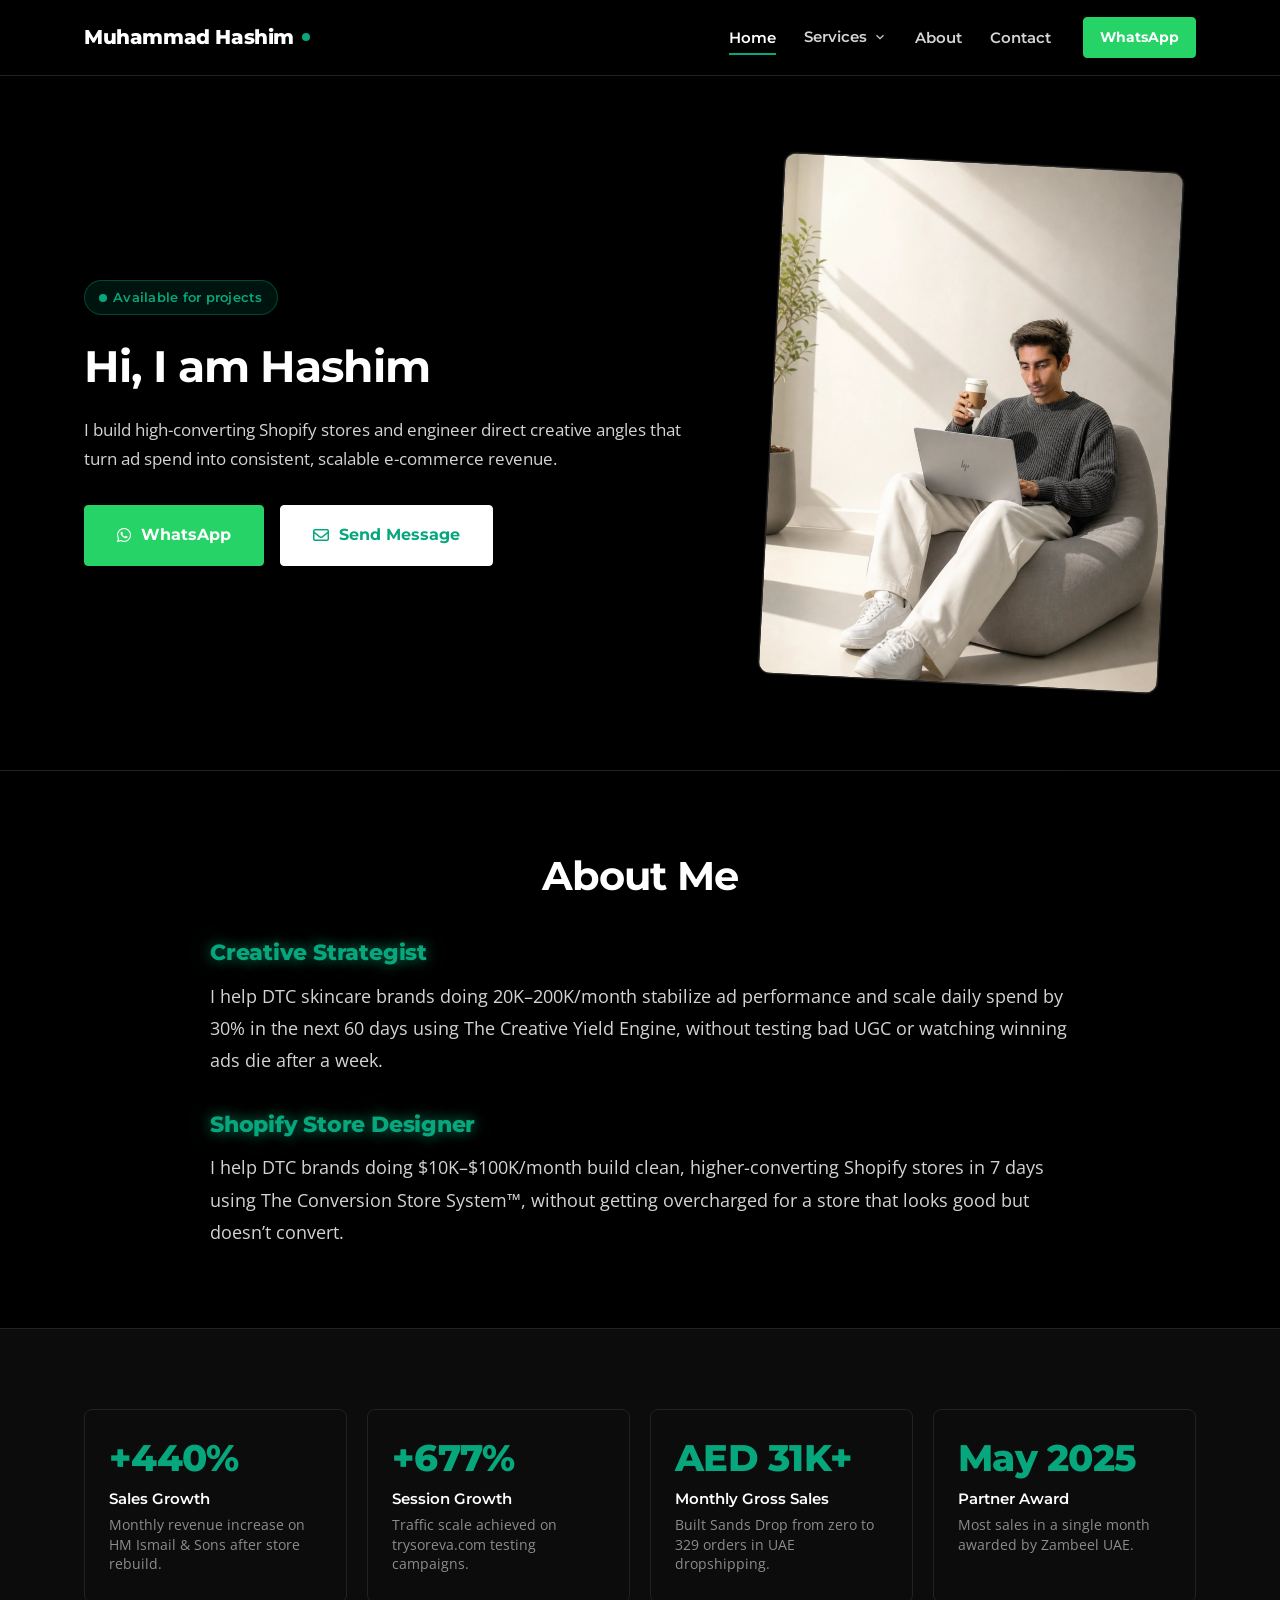
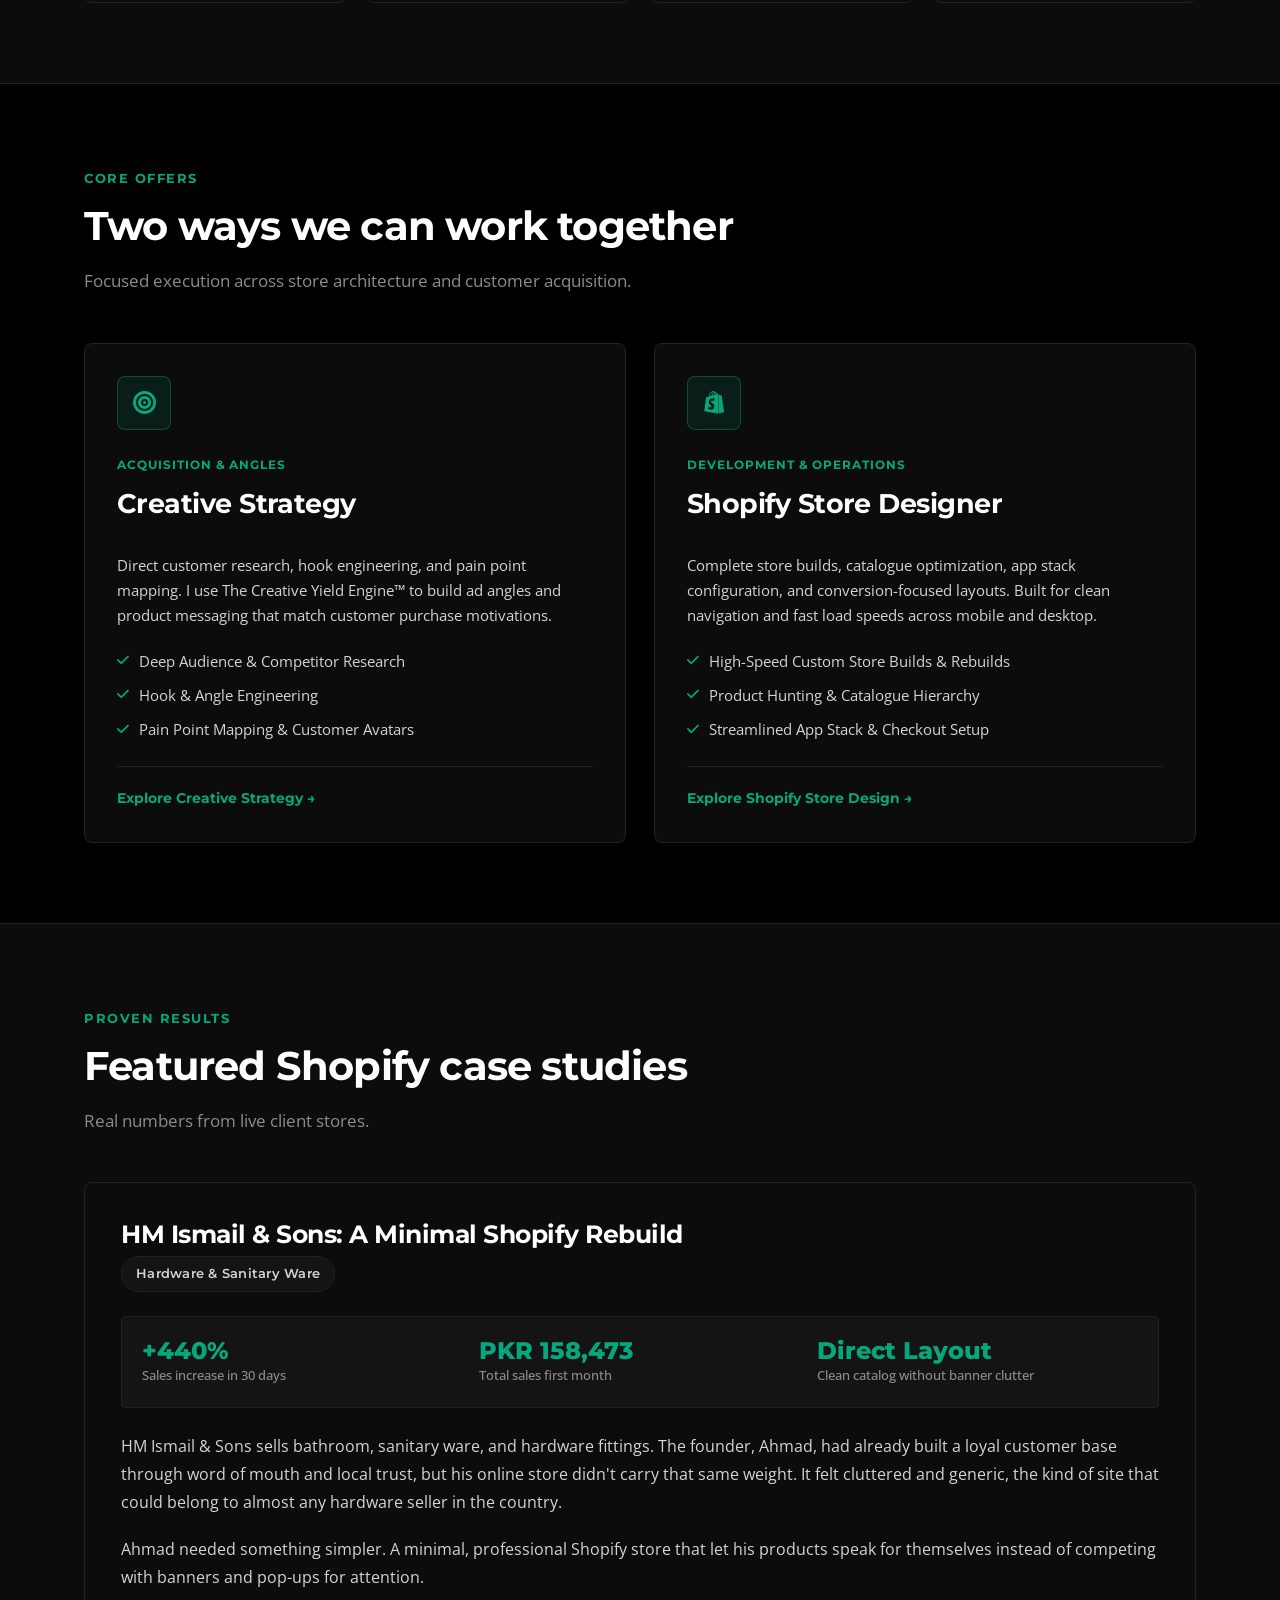
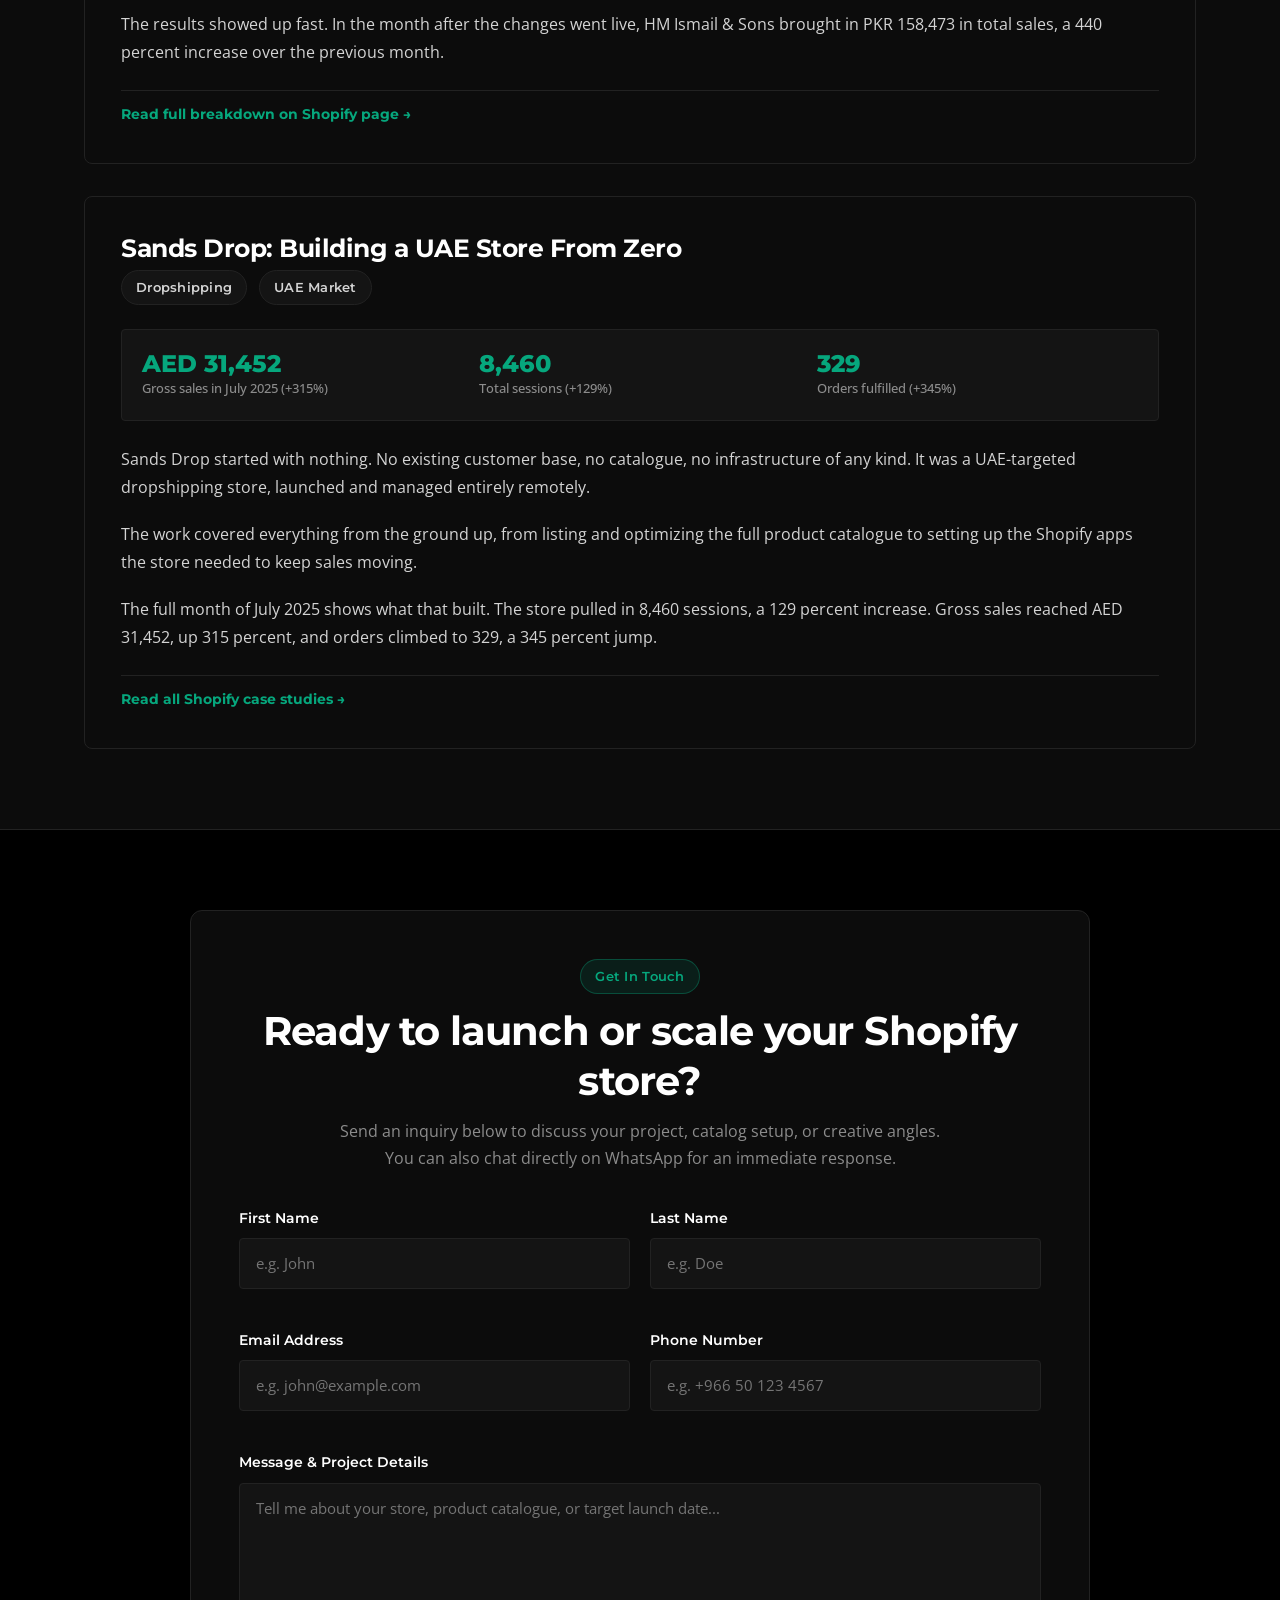
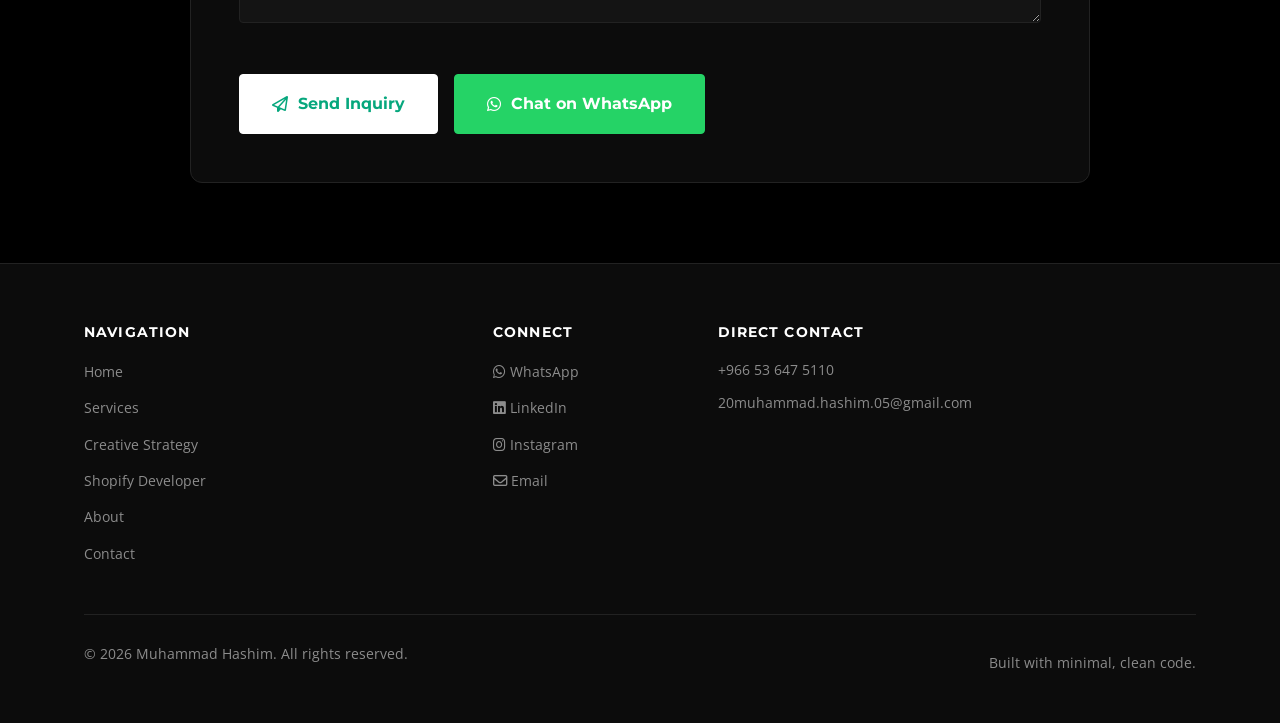
==== commit 0e3407cf: "change image" ====
--- a/index.html
+++ b/index.html
@@ -361,7 +361,7 @@
             </div>
 
             <div class="cta-form-actions" style="margin-top: 24px;">
-              <button type="submit" class="btn btn-primary btn-lg" style="flex: 1;">
+              <button type="submit" class="btn btn-primary btn-lg">
                 <i class="fa-regular fa-paper-plane"></i> Send Inquiry
               </button>
               <a href="https://wa.me/966536475110" target="_blank" rel="noopener noreferrer" class="btn btn-whatsapp btn-lg">
--- a/css/style.css
+++ b/css/style.css
@@ -506,6 +506,56 @@
 }
 
 /* --------------------------------------------------------------------------
+   Modern 2-Column Hero & Image Display (Desktop Base)
+-------------------------------------------------------------------------- */
+.hero-2col {
+  display: grid;
+  grid-template-columns: 1.15fr 0.85fr;
+  align-items: center;
+  gap: 56px;
+}
+
+.hero-content {
+  display: flex;
+  flex-direction: column;
+}
+
+.hero-image-wrap {
+  position: relative;
+  display: flex;
+  justify-content: center;
+  align-items: center;
+  padding: 16px;
+}
+
+.hero-image-card {
+  position: relative;
+  width: 100%;
+  max-width: 400px;
+  border-radius: var(--radius-lg);
+  overflow: hidden;
+  border: 1px solid var(--color-border-light);
+  background: var(--color-surface);
+  box-shadow: 0 24px 48px rgba(0, 0, 0, 0.7), 0 0 0 1px rgba(255, 255, 255, 0.05);
+  transform: rotate(3deg);
+  transition: transform var(--transition-normal), border-color var(--transition-normal), box-shadow var(--transition-normal);
+}
+
+.hero-image-card:hover {
+  transform: rotate(0deg) scale(1.02);
+  border-color: var(--color-accent-border);
+  box-shadow: 0 32px 64px rgba(0, 0, 0, 0.8), 0 0 20px rgba(6, 167, 125, 0.15);
+}
+
+.hero-photo {
+  width: 100%;
+  height: 520px;
+  object-fit: cover;
+  object-position: center top;
+  display: block;
+}
+
+/* --------------------------------------------------------------------------
    Stats Grid
 -------------------------------------------------------------------------- */
 .stats-grid {
@@ -1446,6 +1496,11 @@
    Responsive Breakpoints
 -------------------------------------------------------------------------- */
 @media (max-width: 992px) {
+  .hero-2col {
+    grid-template-columns: 1fr;
+    gap: 40px;
+  }
+
   .stats-grid {
     grid-template-columns: repeat(2, 1fr);
   }
@@ -1578,64 +1633,72 @@
 
   .hero-2col {
     grid-template-columns: 1fr;
-    gap: 40px;
+    gap: 32px;
   }
 
   .hero-image-wrap {
-    order: -1;
-    max-width: 360px;
+    order: 2; /* Content first, image nicely centered below it */
+    width: 100%;
+    max-width: 320px;
+    margin: 16px auto 0 auto;
+    padding: 0;
+  }
+
+  .hero-image-card {
+    transform: rotate(0deg) !important;
+    max-width: 320px;
     margin: 0 auto;
-  }
-}
-
-/* --------------------------------------------------------------------------
-   Modern 2-Column Hero & Image Display
--------------------------------------------------------------------------- */
-.hero-2col {
-  display: grid;
-  grid-template-columns: 1.15fr 0.85fr;
-  align-items: center;
-  gap: 56px;
-}
-
-.hero-content {
-  display: flex;
-  flex-direction: column;
-}
-
-.hero-image-wrap {
-  position: relative;
-  display: flex;
-  justify-content: center;
-  align-items: center;
-  padding: 16px;
-}
-
-.hero-image-card {
-  position: relative;
-  width: 100%;
-  max-width: 400px;
-  border-radius: var(--radius-lg);
-  overflow: hidden;
-  border: 1px solid var(--color-border-light);
-  background: var(--color-surface);
-  box-shadow: 0 24px 48px rgba(0, 0, 0, 0.7), 0 0 0 1px rgba(255, 255, 255, 0.05);
-  transform: rotate(3deg);
-  transition: transform var(--transition-normal), border-color var(--transition-normal), box-shadow var(--transition-normal);
-}
-
-.hero-image-card:hover {
-  transform: rotate(0deg) scale(1.02);
-  border-color: var(--color-accent-border);
-  box-shadow: 0 32px 64px rgba(0, 0, 0, 0.8), 0 0 20px rgba(6, 167, 125, 0.15);
-}
-
-.hero-photo {
-  width: 100%;
-  height: 520px;
-  object-fit: cover;
-  object-position: center top;
-  display: block;
+    box-shadow: 0 16px 36px rgba(0, 0, 0, 0.6);
+  }
+
+  .hero-photo {
+    height: 380px;
+    width: 100%;
+    object-fit: cover;
+  }
+
+  /* Unified Button Alignment on Mobile */
+  .btn-group {
+    display: flex;
+    flex-direction: column;
+    width: 100%;
+    gap: 12px;
+    align-items: stretch;
+  }
+
+  .btn-group .btn {
+    width: 100%;
+    justify-content: center;
+    text-align: center;
+    box-sizing: border-box;
+  }
+
+  .cta-box .btn-group {
+    flex-direction: column;
+    width: 100%;
+    gap: 12px;
+  }
+
+  .cta-box .btn-group .btn {
+    width: 100%;
+    justify-content: center;
+  }
+
+  .cta-form-actions {
+    display: flex;
+    flex-direction: column;
+    width: 100%;
+    gap: 12px;
+    align-items: stretch;
+  }
+
+  .cta-form-actions .btn {
+    width: 100%;
+    justify-content: center;
+    text-align: center;
+    flex: none !important;
+    box-sizing: border-box;
+  }
 }
 
 /* --------------------------------------------------------------------------
@@ -1790,194 +1853,788 @@
 }
 
 /* --------------------------------------------------------------------------
-   Independent Creative Audits Component Styling
+   URAPRA Creative Strategy Case Study & Segmented Tab Navigation
 -------------------------------------------------------------------------- */
-.audit-card {
-  background-color: #ffffff;
+.cs-section {
+  position: relative;
+}
+
+/* Disclosure Banner */
+.cs-disclosure-banner {
+  background: rgba(32, 206, 105, 0.05);
+  border: 1px solid rgba(32, 206, 105, 0.28);
+  border-left: 4px solid #20CE69;
+  border-radius: var(--radius-md);
+  padding: 16px 20px;
+  display: flex;
+  align-items: flex-start;
+  gap: 14px;
+  margin-top: 24px;
+  margin-bottom: 32px;
+}
+
+.cs-disclosure-icon {
+  color: #20CE69;
+  font-size: 1.2rem;
+  line-height: 1.4;
+  flex-shrink: 0;
+}
+
+.cs-disclosure-text {
+  font-size: 0.88rem;
+  color: var(--color-text-secondary);
+  line-height: 1.6;
+  margin-bottom: 0;
+}
+
+.cs-disclosure-text strong {
+  color: #ffffff;
+  font-weight: 700;
+}
+
+/* Connected Segmented Navigation */
+.cs-nav-wrapper {
+  margin: 32px auto 40px auto;
+  max-width: 920px;
+  width: 100%;
+}
+
+.cs-segmented-nav {
+  display: flex;
+  background-color: #0e0e0e;
+  border: 1px solid #262626;
+  border-radius: 10px;
+  padding: 5px;
+  gap: 4px;
+  box-shadow: 0 8px 24px rgba(0, 0, 0, 0.45);
+}
+
+.cs-tab-btn {
+  flex: 1;
+  background: transparent;
+  border: none;
+  border-radius: 7px;
+  padding: 12px 16px;
+  font-family: var(--font-heading);
+  font-size: 0.86rem;
+  font-weight: 600;
+  color: #a3a3a3;
+  cursor: pointer;
+  transition: all 0.2s cubic-bezier(0.16, 1, 0.3, 1);
+  display: flex;
+  align-items: center;
+  justify-content: center;
+  gap: 8px;
+  white-space: nowrap;
+}
+
+.cs-tab-btn:hover:not(.is-active) {
+  background-color: rgba(255, 255, 255, 0.05);
+  color: #ffffff;
+}
+
+.cs-tab-btn:focus-visible {
+  outline: 2px solid #20CE69;
+  outline-offset: 2px;
+}
+
+.cs-tab-btn.is-active {
+  background-color: #20CE69;
   color: #000000;
+  font-weight: 700;
+  box-shadow: 0 4px 14px rgba(32, 206, 105, 0.25);
+}
+
+.cs-tab-num {
+  font-size: 0.72rem;
+  opacity: 0.65;
+  font-weight: 800;
+  letter-spacing: 0.05em;
+}
+
+.cs-tab-btn.is-active .cs-tab-num {
+  color: #000000;
+  opacity: 0.75;
+}
+
+/* Tab Panels */
+.cs-tab-panel {
+  display: none;
+  opacity: 0;
+  transition: opacity 0.3s ease;
+}
+
+.cs-tab-panel.is-active {
+  display: block;
+  opacity: 1;
+  animation: csFadeIn 0.35s ease forwards;
+}
+
+@keyframes csFadeIn {
+  from {
+    opacity: 0;
+    transform: translateY(8px);
+  }
+  to {
+    opacity: 1;
+    transform: translateY(0);
+  }
+}
+
+/* Cards & Section Containers */
+.cs-card {
+  background-color: var(--color-surface);
+  border: 1px solid var(--color-border);
   border-radius: var(--radius-lg);
-  padding: 40px;
-  box-shadow: 0 20px 48px rgba(0, 0, 0, 0.45);
-  margin-top: 32px;
-  font-family: var(--font-body);
-}
-
-.audit-badge {
+  padding: 36px;
+  margin-bottom: 28px;
+  box-shadow: 0 16px 36px rgba(0, 0, 0, 0.35);
+  transition: border-color var(--transition-fast);
+}
+
+.cs-card:hover {
+  border-color: rgba(32, 206, 105, 0.3);
+}
+
+.cs-card-header {
+  margin-bottom: 24px;
+}
+
+.cs-section-subtitle-tag {
+  font-family: var(--font-heading);
+  font-size: 0.75rem;
+  font-weight: 700;
+  text-transform: uppercase;
+  letter-spacing: 0.08em;
+  color: #20CE69;
   display: inline-block;
-  background-color: rgba(6, 167, 125, 0.1);
-  color: #06a77d;
-  font-size: 12px;
-  font-weight: 700;
-  padding: 6px 14px;
-  border-radius: var(--radius-full);
-  margin-bottom: 16px;
-  letter-spacing: 0.02em;
-}
-
-.audit-title {
-  font-family: 'Montaser Arabic', var(--font-heading), sans-serif;
-  font-size: 20px;
-  font-weight: 800;
+  margin-bottom: 8px;
+}
+
+.cs-card-title {
+  font-size: 1.45rem;
+  font-weight: 700;
+  color: #ffffff;
+  margin-bottom: 10px;
+  line-height: 1.3;
+}
+
+.cs-card-desc {
+  font-size: 0.95rem;
+  color: var(--color-text-secondary);
+  line-height: 1.65;
+  margin-bottom: 0;
+}
+
+/* Project Overview Meta Grid */
+.cs-meta-grid {
+  display: grid;
+  grid-template-columns: repeat(auto-fit, minmax(180px, 1fr));
+  gap: 16px;
+  margin: 24px 0 28px 0;
+}
+
+.cs-meta-item {
+  background-color: rgba(255, 255, 255, 0.02);
+  border: 1px solid var(--color-border);
+  border-radius: var(--radius-sm);
+  padding: 14px 16px;
+  display: flex;
+  flex-direction: column;
+  gap: 4px;
+}
+
+.cs-meta-label {
+  font-size: 0.7rem;
+  font-weight: 700;
+  text-transform: uppercase;
+  letter-spacing: 0.06em;
+  color: var(--color-text-muted);
+}
+
+.cs-meta-value {
+  font-size: 0.92rem;
+  font-weight: 600;
+  color: #ffffff;
+}
+
+/* Action Button Group */
+.cs-actions-row {
+  display: flex;
+  align-items: center;
+  gap: 16px;
+  flex-wrap: wrap;
+  margin-top: 24px;
+}
+
+.btn-cs-primary {
+  background-color: #20CE69;
   color: #000000;
-  margin-bottom: 8px;
-  line-height: 1.35;
-}
-
-.audit-meta {
-  font-family: var(--font-body);
-  font-size: 13px;
-  color: #555555;
-  margin-bottom: 32px;
-  display: block;
-}
-
-.audit-compare-grid {
+  font-family: var(--font-heading);
+  font-weight: 700;
+  font-size: 0.92rem;
+  padding: 12px 24px;
+  border-radius: var(--radius-sm);
+  display: inline-flex;
+  align-items: center;
+  gap: 8px;
+  transition: all var(--transition-fast);
+  box-shadow: 0 4px 16px rgba(32, 206, 105, 0.25);
+  border: none;
+  cursor: pointer;
+}
+
+.btn-cs-primary:hover {
+  background-color: #1bb75c;
+  color: #000000;
+  transform: translateY(-2px);
+  box-shadow: 0 6px 20px rgba(32, 206, 105, 0.35);
+}
+
+.btn-cs-secondary {
+  background-color: rgba(255, 255, 255, 0.04);
+  color: #ffffff;
+  border: 1px solid var(--color-border);
+  font-family: var(--font-heading);
+  font-weight: 600;
+  font-size: 0.92rem;
+  padding: 12px 24px;
+  border-radius: var(--radius-sm);
+  display: inline-flex;
+  align-items: center;
+  gap: 8px;
+  transition: all var(--transition-fast);
+}
+
+.btn-cs-secondary:hover {
+  background-color: rgba(255, 255, 255, 0.08);
+  border-color: rgba(255, 255, 255, 0.2);
+  color: #ffffff;
+}
+
+/* The Core Strategic Shift (FROM vs TO) */
+.cs-shift-container {
   display: grid;
   grid-template-columns: 1fr 1fr;
-  gap: 24px;
-  margin-bottom: 36px;
-}
-
-@media (max-width: 820px) {
-  .audit-compare-grid {
-    grid-template-columns: 1fr;
-  }
-}
-
-.audit-column {
+  gap: 20px;
+  margin: 28px 0;
+}
+
+.cs-shift-box {
   border-radius: var(--radius-md);
   padding: 24px;
   display: flex;
   flex-direction: column;
 }
 
-.audit-column-before {
-  border: 1px solid #e2e2e2;
-  background-color: #fafafa;
-}
-
-.audit-column-after {
-  border: 1px solid #06a77d;
-  background-color: #f7fbf9;
-}
-
-.audit-col-label-before {
-  font-family: var(--font-heading);
-  font-size: 11px;
+.cs-shift-from {
+  background-color: rgba(255, 255, 255, 0.02);
+  border: 1px solid #332222;
+  border-left: 4px solid #ef4444;
+}
+
+.cs-shift-to {
+  background-color: rgba(32, 206, 105, 0.04);
+  border: 1px solid rgba(32, 206, 105, 0.3);
+  border-left: 4px solid #20CE69;
+  box-shadow: 0 8px 24px rgba(32, 206, 105, 0.08);
+}
+
+.cs-shift-tag {
+  font-family: var(--font-heading);
+  font-size: 0.72rem;
   font-weight: 800;
   text-transform: uppercase;
-  color: #888888;
   letter-spacing: 0.08em;
-  margin-bottom: 16px;
+  margin-bottom: 12px;
+  display: inline-block;
+}
+
+.cs-shift-from .cs-shift-tag {
+  color: #ef4444;
+}
+
+.cs-shift-to .cs-shift-tag {
+  color: #20CE69;
+}
+
+.cs-shift-quote {
+  font-size: 1.05rem;
+  font-weight: 700;
+  line-height: 1.45;
+  color: #ffffff;
+  margin-bottom: 10px;
+}
+
+.cs-shift-notes {
+  font-size: 0.85rem;
+  color: var(--color-text-muted);
+  line-height: 1.5;
+  margin-bottom: 0;
+}
+
+/* Timelines (Audit & Video Script) */
+.cs-timeline-list {
+  display: flex;
+  flex-direction: column;
+  gap: 16px;
+  margin: 24px 0;
+}
+
+.cs-timeline-item {
+  display: grid;
+  grid-template-columns: 90px 1fr 1fr;
+  gap: 20px;
+  background-color: rgba(255, 255, 255, 0.02);
+  border: 1px solid var(--color-border);
+  border-radius: var(--radius-sm);
+  padding: 16px 20px;
+  align-items: start;
+}
+
+.cs-timeline-item:hover {
+  background-color: rgba(255, 255, 255, 0.035);
+  border-color: rgba(32, 206, 105, 0.25);
+}
+
+.cs-timeline-time {
+  font-family: var(--font-heading);
+  font-size: 0.85rem;
+  font-weight: 700;
+  color: #20CE69;
+  background-color: rgba(32, 206, 105, 0.1);
+  padding: 4px 8px;
+  border-radius: 4px;
+  text-align: center;
+  display: inline-block;
+}
+
+.cs-timeline-col-title {
+  font-size: 0.7rem;
+  font-weight: 700;
+  text-transform: uppercase;
+  letter-spacing: 0.05em;
+  color: var(--color-text-muted);
+  margin-bottom: 6px;
   display: block;
 }
 
-.audit-col-label-after {
-  font-family: var(--font-heading);
-  font-size: 11px;
-  font-weight: 800;
+.cs-timeline-text {
+  font-size: 0.88rem;
+  color: var(--color-text-secondary);
+  line-height: 1.55;
+  margin-bottom: 0;
+}
+
+/* Checklists & Bullet Grids */
+.cs-bullet-grid {
+  display: grid;
+  grid-template-columns: repeat(auto-fit, minmax(260px, 1fr));
+  gap: 16px;
+  margin-top: 20px;
+}
+
+.cs-bullet-card {
+  background-color: rgba(255, 255, 255, 0.02);
+  border: 1px solid var(--color-border);
+  border-radius: var(--radius-sm);
+  padding: 16px 18px;
+  display: flex;
+  align-items: flex-start;
+  gap: 12px;
+}
+
+.cs-bullet-icon {
+  color: #20CE69;
+  font-size: 1rem;
+  margin-top: 2px;
+  flex-shrink: 0;
+}
+
+.cs-bullet-icon-alert {
+  color: #f59e0b;
+}
+
+.cs-bullet-text {
+  font-size: 0.88rem;
+  color: var(--color-text-secondary);
+  line-height: 1.5;
+  margin-bottom: 0;
+}
+
+/* 2-Col and 3-Col Responsive Grids */
+.cs-grid-2 {
+  display: grid;
+  grid-template-columns: 1fr 1fr;
+  gap: 20px;
+  margin: 20px 0;
+}
+
+.cs-grid-3 {
+  display: grid;
+  grid-template-columns: repeat(3, 1fr);
+  gap: 20px;
+  margin: 20px 0;
+}
+
+/* Hypothesis & Insight Cards */
+.cs-insight-card {
+  background-color: rgba(255, 255, 255, 0.02);
+  border: 1px solid var(--color-border);
+  border-radius: var(--radius-md);
+  padding: 20px;
+  display: flex;
+  flex-direction: column;
+}
+
+.cs-insight-title {
+  font-size: 1.05rem;
+  font-weight: 700;
+  color: #ffffff;
+  margin-bottom: 8px;
+}
+
+.cs-insight-quote {
+  background-color: rgba(0, 0, 0, 0.35);
+  border-left: 3px solid #20CE69;
+  border-radius: 4px;
+  padding: 10px 14px;
+  font-size: 0.84rem;
+  font-style: italic;
+  color: #e2e8f0;
+  margin: 10px 0;
+  line-height: 1.45;
+}
+
+.cs-insight-note {
+  font-size: 0.84rem;
+  color: var(--color-text-muted);
+  line-height: 1.5;
+  margin-bottom: 0;
+}
+
+/* Script Beat Table for Editor Brief */
+.cs-script-timeline {
+  display: flex;
+  flex-direction: column;
+  gap: 14px;
+  margin: 24px 0;
+}
+
+.cs-script-beat {
+  background-color: rgba(255, 255, 255, 0.02);
+  border: 1px solid var(--color-border);
+  border-radius: var(--radius-sm);
+  padding: 18px 20px;
+  display: grid;
+  grid-template-columns: 140px 1.2fr 1fr;
+  gap: 20px;
+  align-items: start;
+}
+
+.cs-beat-time {
+  display: flex;
+  flex-direction: column;
+  gap: 4px;
+}
+
+.cs-beat-badge {
+  font-family: var(--font-heading);
+  font-size: 0.8rem;
+  font-weight: 700;
+  color: #20CE69;
+  background-color: rgba(32, 206, 105, 0.1);
+  padding: 4px 8px;
+  border-radius: 4px;
+  display: inline-block;
+  text-align: center;
+}
+
+.cs-beat-role {
+  font-size: 0.72rem;
+  font-weight: 700;
   text-transform: uppercase;
-  color: #06a77d;
-  letter-spacing: 0.08em;
-  margin-bottom: 16px;
-  display: block;
-}
-
-.audit-script-text {
-  font-size: 13.5px;
-  line-height: 1.7;
-  color: #222222;
-  white-space: pre-line;
-}
-
-.audit-analysis-box {
-  margin-top: 10px;
-  padding-top: 24px;
-  border-top: 1px solid #eeeeee;
-}
-
-.audit-analysis-heading {
-  font-family: var(--font-heading);
-  font-size: 11px;
-  font-weight: 800;
+  letter-spacing: 0.05em;
+  color: var(--color-text-muted);
+}
+
+.cs-beat-vo {
+  font-size: 0.88rem;
+  color: #ffffff;
+  line-height: 1.55;
+  font-style: italic;
+  margin-bottom: 0;
+}
+
+.cs-beat-visual {
+  font-size: 0.85rem;
+  color: var(--color-text-secondary);
+  line-height: 1.5;
+  margin-bottom: 0;
+}
+
+/* On-Screen Text Suggestions */
+.cs-overlay-pills {
+  display: flex;
+  flex-wrap: wrap;
+  gap: 10px;
+  margin: 16px 0;
+}
+
+.cs-overlay-pill {
+  background-color: rgba(255, 255, 255, 0.04);
+  border: 1px solid rgba(255, 255, 255, 0.1);
+  border-radius: var(--radius-sm);
+  padding: 8px 14px;
+  font-size: 0.82rem;
+  color: #ffffff;
+  display: flex;
+  align-items: center;
+  gap: 8px;
+  max-width: 100%;
+  word-break: break-word;
+  overflow-wrap: anywhere;
+  box-sizing: border-box;
+}
+
+.cs-taxonomy-pill {
+  font-family: 'SFMono-Regular', Consolas, 'Liberation Mono', Menlo, monospace;
+  font-size: clamp(0.72rem, 3.2vw, 0.82rem);
+  word-break: break-all;
+  overflow-wrap: anywhere;
+  white-space: normal;
+  line-height: 1.45;
+  width: 100%;
+}
+
+.cs-overlay-pill i {
+  color: #20CE69;
+}
+
+/* Creator Hook Cards */
+.cs-hook-card {
+  background-color: rgba(255, 255, 255, 0.02);
+  border: 1px solid var(--color-border);
+  border-radius: var(--radius-md);
+  padding: 20px;
+  display: flex;
+  flex-direction: column;
+  gap: 8px;
+  transition: border-color var(--transition-fast);
+}
+
+.cs-hook-card:hover {
+  border-color: rgba(32, 206, 105, 0.4);
+}
+
+.cs-hook-label {
+  font-family: var(--font-heading);
+  font-size: 0.72rem;
+  font-weight: 700;
   text-transform: uppercase;
-  color: #888888;
-  letter-spacing: 0.08em;
-  margin-bottom: 14px;
-  display: block;
-}
-
-.audit-analysis-list {
-  list-style: none;
-  padding: 0;
-  margin: 0 0 24px 0;
+  letter-spacing: 0.06em;
+  color: #20CE69;
+}
+
+.cs-hook-quote {
+  font-size: 0.95rem;
+  font-weight: 600;
+  color: #ffffff;
+  line-height: 1.45;
+  margin-bottom: 0;
+}
+
+/* Diagnosis Grid for Media Buyer */
+.cs-diagnosis-grid {
+  display: grid;
+  grid-template-columns: repeat(auto-fit, minmax(280px, 1fr));
+  gap: 18px;
+  margin: 24px 0;
+}
+
+.cs-diagnosis-card {
+  background-color: rgba(255, 255, 255, 0.02);
+  border: 1px solid var(--color-border);
+  border-radius: var(--radius-md);
+  padding: 20px;
   display: flex;
   flex-direction: column;
   gap: 10px;
 }
 
-.audit-analysis-list li {
-  font-size: 13px;
-  line-height: 1.6;
-  color: #000000;
-  position: relative;
-  padding-left: 18px;
-}
-
-.audit-analysis-list li::before {
-  content: '•';
-  position: absolute;
-  left: 0;
-  color: #06a77d;
-  font-size: 16px;
-  line-height: 1;
-  top: 1px;
-}
-
-.audit-tags {
-  display: flex;
-  flex-wrap: wrap;
+.cs-diagnosis-signal {
+  font-size: 0.95rem;
+  font-weight: 700;
+  color: #f87171;
+  display: flex;
+  align-items: center;
   gap: 8px;
-  margin-bottom: 24px;
-}
-
-.audit-tag-chip {
-  font-size: 11px;
-  font-weight: 600;
-  color: #000000;
-  background-color: #ffffff;
-  border: 1px solid #e0e0e0;
-  padding: 5px 12px;
-  border-radius: var(--radius-full);
-}
-
-.audit-disclaimer {
-  font-size: 11px;
-  font-style: italic;
-  color: #999999;
+}
+
+.cs-diagnosis-interp {
+  font-size: 0.84rem;
+  color: var(--color-text-secondary);
   line-height: 1.5;
-  margin-bottom: 24px;
-  border-top: 1px solid #f0f0f0;
-  padding-top: 16px;
-}
-
-.audit-closing-cta {
-  font-size: 14px;
-  color: #000000;
-  font-weight: 600;
   margin-bottom: 0;
 }
 
-.audit-closing-cta a {
-  color: #06a77d;
-  text-decoration: underline;
-  font-weight: 700;
-  transition: color var(--transition-fast);
-}
-
-.audit-closing-cta a:hover {
-  color: var(--color-accent-hover);
-}
-
-
-
+.cs-diagnosis-action {
+  background-color: rgba(32, 206, 105, 0.06);
+  border: 1px solid rgba(32, 206, 105, 0.2);
+  border-radius: 4px;
+  padding: 10px 12px;
+  font-size: 0.82rem;
+  color: #20CE69;
+  line-height: 1.45;
+  margin-top: auto;
+}
+
+.cs-diagnosis-action strong {
+  color: #ffffff;
+}
+
+/* Bottom Document Link CTA Box */
+.cs-doc-footer-cta {
+  background: linear-gradient(135deg, rgba(32, 206, 105, 0.08) 0%, rgba(14, 14, 14, 0.95) 100%);
+  border: 1px solid rgba(32, 206, 105, 0.35);
+  border-radius: var(--radius-lg);
+  padding: 36px 40px;
+  display: flex;
+  align-items: center;
+  justify-content: space-between;
+  gap: 28px;
+  margin-top: 40px;
+  box-shadow: 0 16px 40px rgba(0, 0, 0, 0.5);
+}
+
+.cs-doc-footer-cta-text h3 {
+  font-size: 1.35rem;
+  color: #ffffff;
+  margin-bottom: 8px;
+}
+
+.cs-doc-footer-cta-text p {
+  font-size: 0.92rem;
+  color: var(--color-text-secondary);
+  margin-bottom: 0;
+}
+
+/* Responsive adjustments for CS components */
+@media (max-width: 992px) {
+  .cs-shift-container {
+    grid-template-columns: 1fr;
+  }
+
+  .cs-grid-3 {
+    grid-template-columns: 1fr;
+  }
+
+  .cs-timeline-item {
+    grid-template-columns: 1fr;
+    gap: 10px;
+  }
+
+  .cs-script-beat {
+    grid-template-columns: 1fr;
+    gap: 10px;
+  }
+}
+
+@media (max-width: 768px) {
+  .cs-card {
+    padding: 24px 18px;
+  }
+
+  .cs-card-title {
+    font-size: 1.25rem;
+  }
+
+  .cs-meta-grid {
+    grid-template-columns: 1fr;
+    gap: 10px;
+  }
+
+  .cs-actions-row {
+    flex-direction: column;
+    align-items: stretch;
+    width: 100%;
+    gap: 12px;
+  }
+
+  .cs-actions-row .btn-cs-primary {
+    width: 100%;
+    justify-content: center;
+    text-align: center;
+    white-space: normal;
+    padding: 13px 18px;
+    box-sizing: border-box;
+  }
+
+  .cs-segmented-nav {
+    display: grid;
+    grid-template-columns: repeat(2, 1fr);
+    gap: 6px;
+    padding: 6px;
+    width: 100%;
+  }
+
+  .cs-tab-btn {
+    width: 100%;
+    padding: 10px 8px;
+    font-size: 0.78rem;
+    justify-content: center;
+    text-align: center;
+    white-space: normal;
+  }
+
+  .cs-grid-2 {
+    grid-template-columns: 1fr;
+  }
+
+  .cs-overlay-pills {
+    display: flex;
+    flex-direction: column;
+    gap: 10px;
+    width: 100%;
+  }
+
+  .cs-overlay-pill {
+    width: 100%;
+  }
+
+  .cs-doc-footer-cta {
+    flex-direction: column;
+    align-items: stretch;
+    padding: 24px 18px;
+    gap: 20px;
+    text-align: left;
+    width: 100%;
+    box-sizing: border-box;
+  }
+
+  .cs-doc-footer-cta-text {
+    width: 100%;
+  }
+
+  .cs-doc-footer-cta-text h3 {
+    font-size: 1.2rem;
+  }
+
+  .cs-doc-footer-cta div:last-child {
+    width: 100%;
+  }
+
+  .cs-doc-footer-cta .btn-cs-primary {
+    width: 100%;
+    justify-content: center;
+    text-align: center;
+    white-space: normal !important;
+    padding: 14px 18px;
+    font-size: 0.88rem;
+    line-height: 1.35;
+    box-sizing: border-box;
+  }
+}
+
+
+
